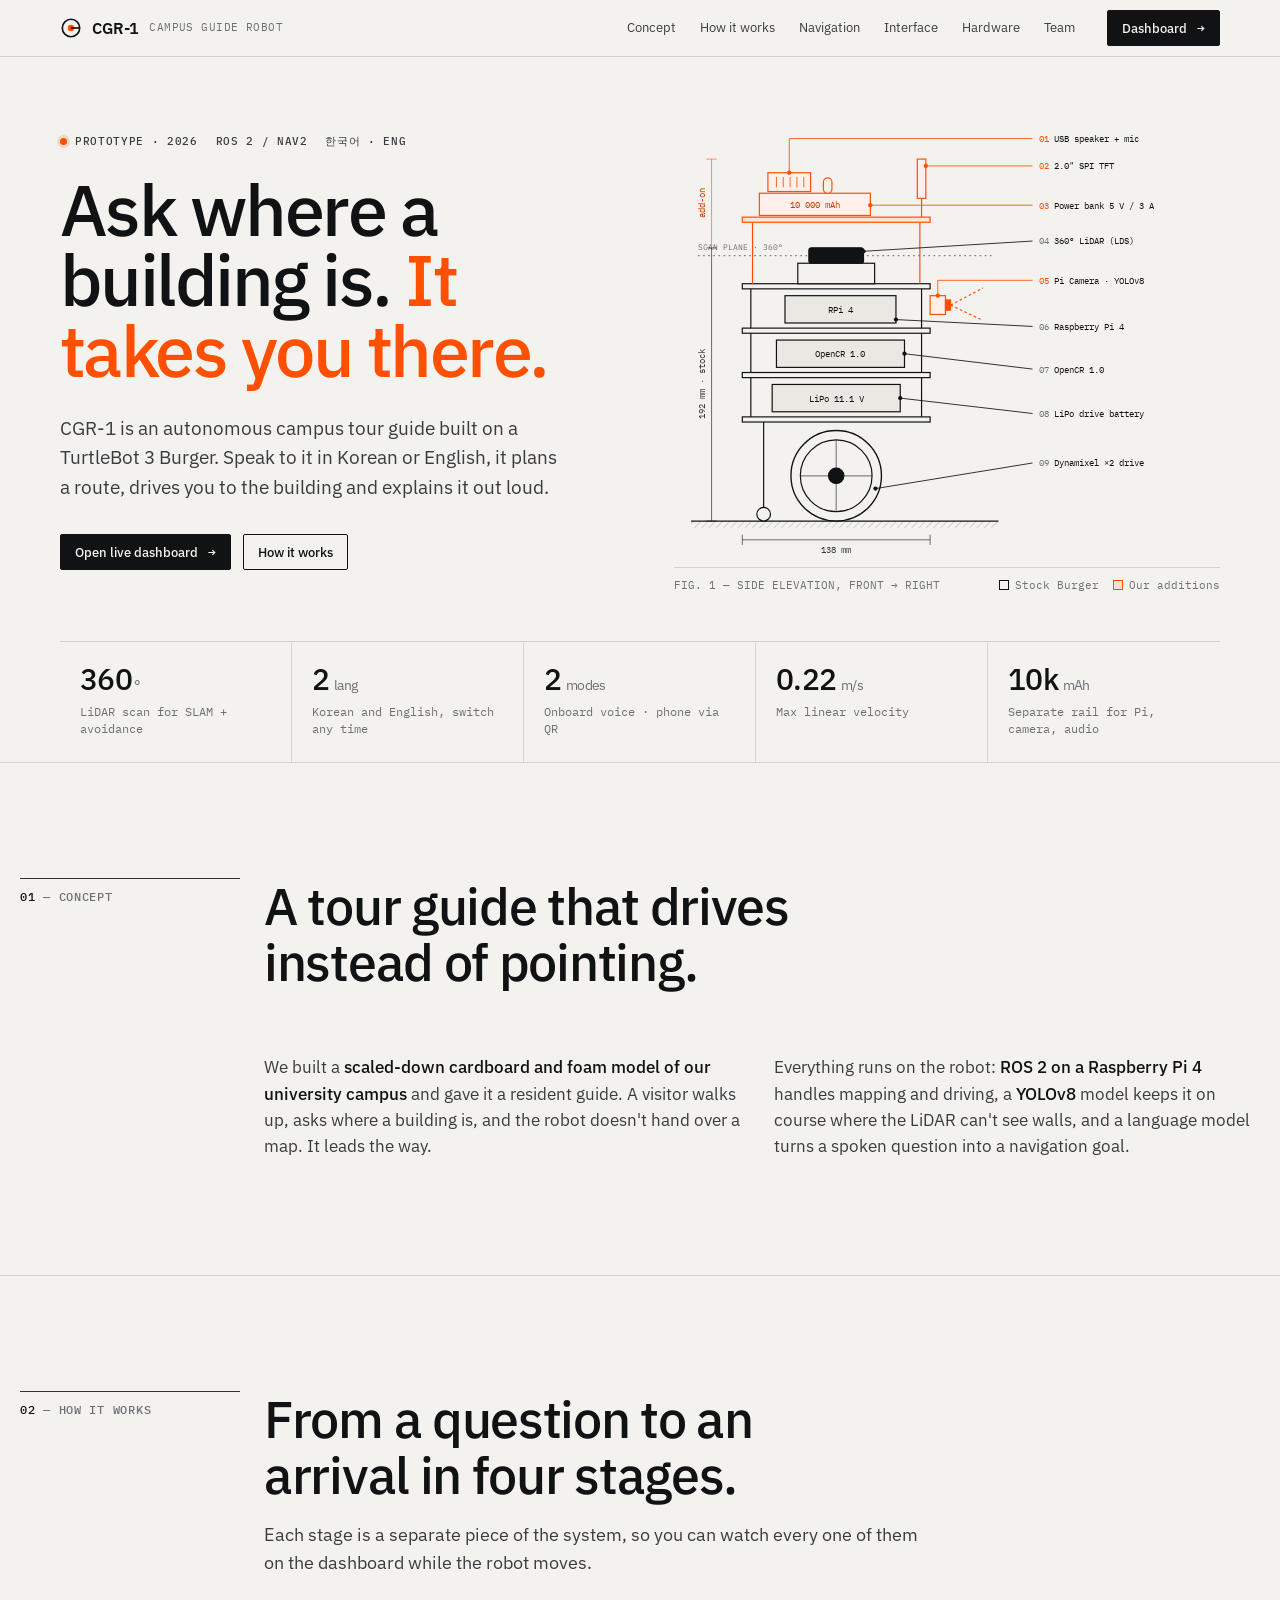
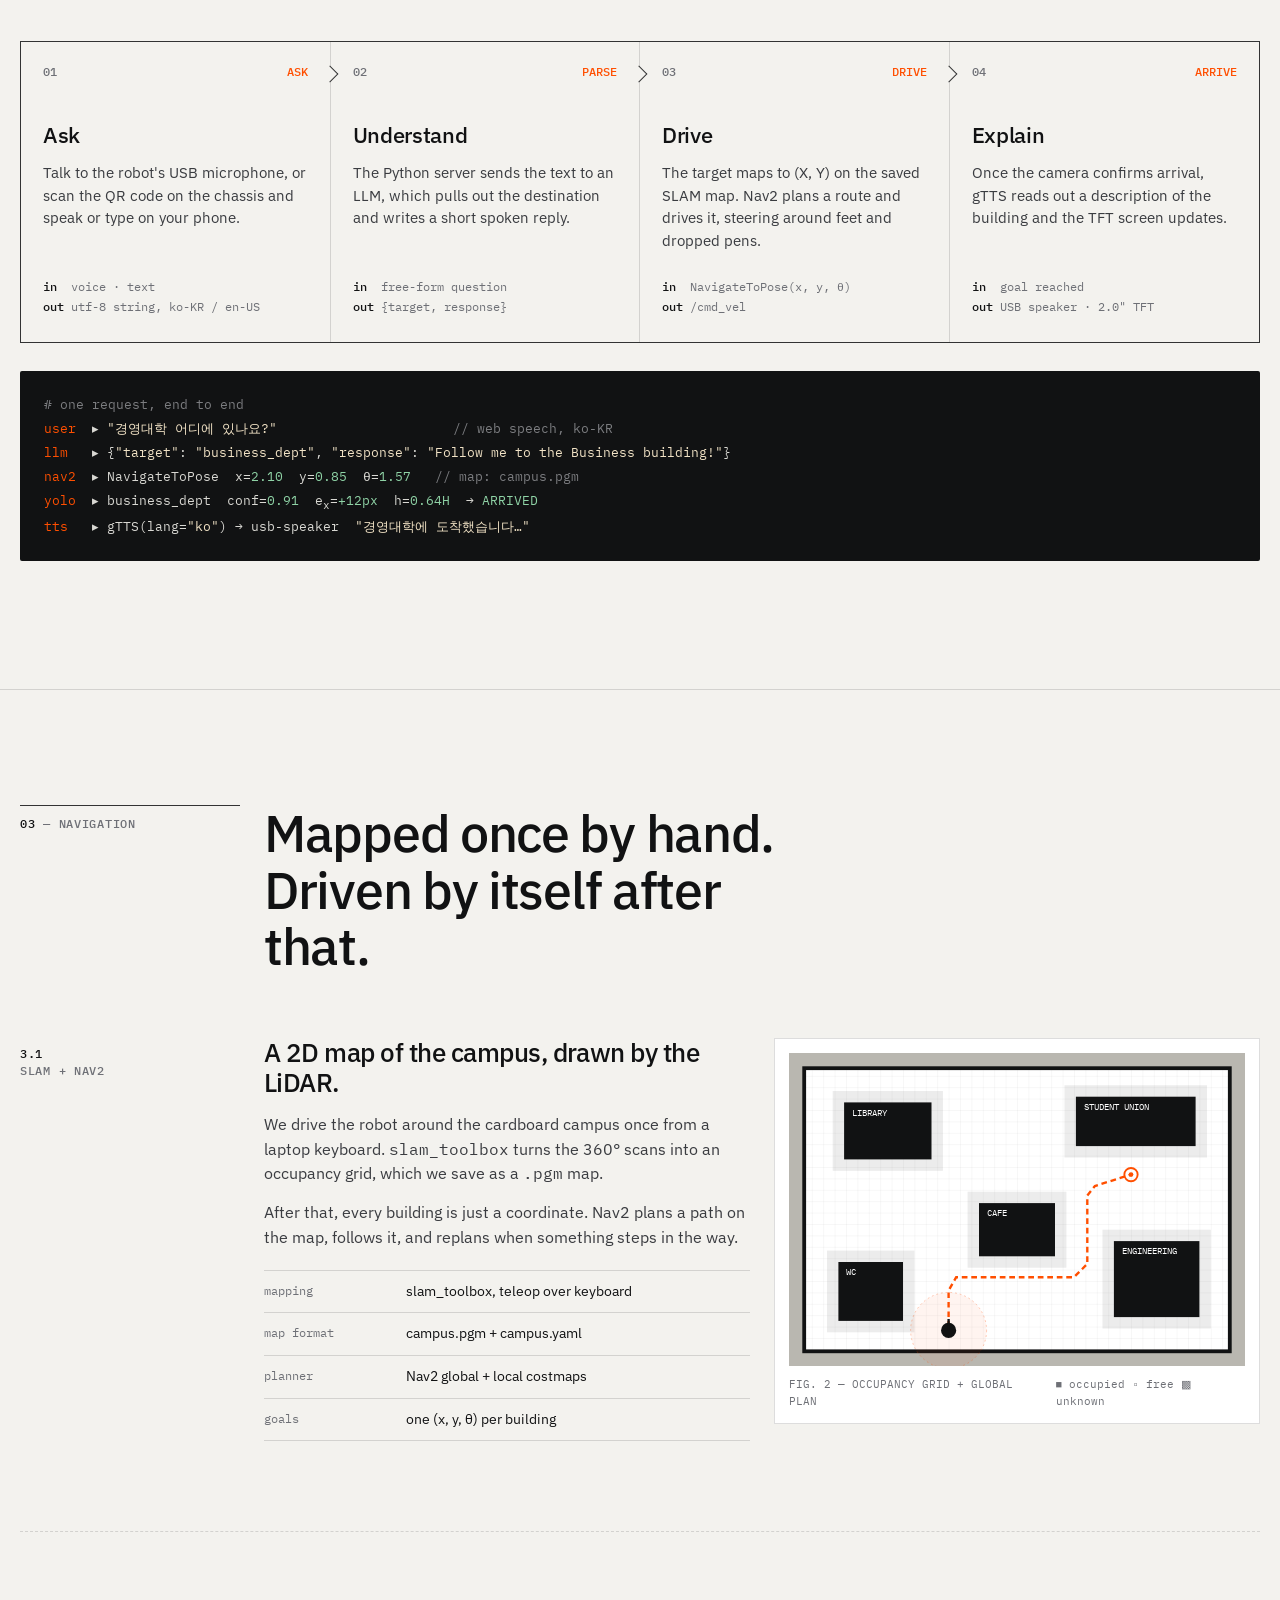
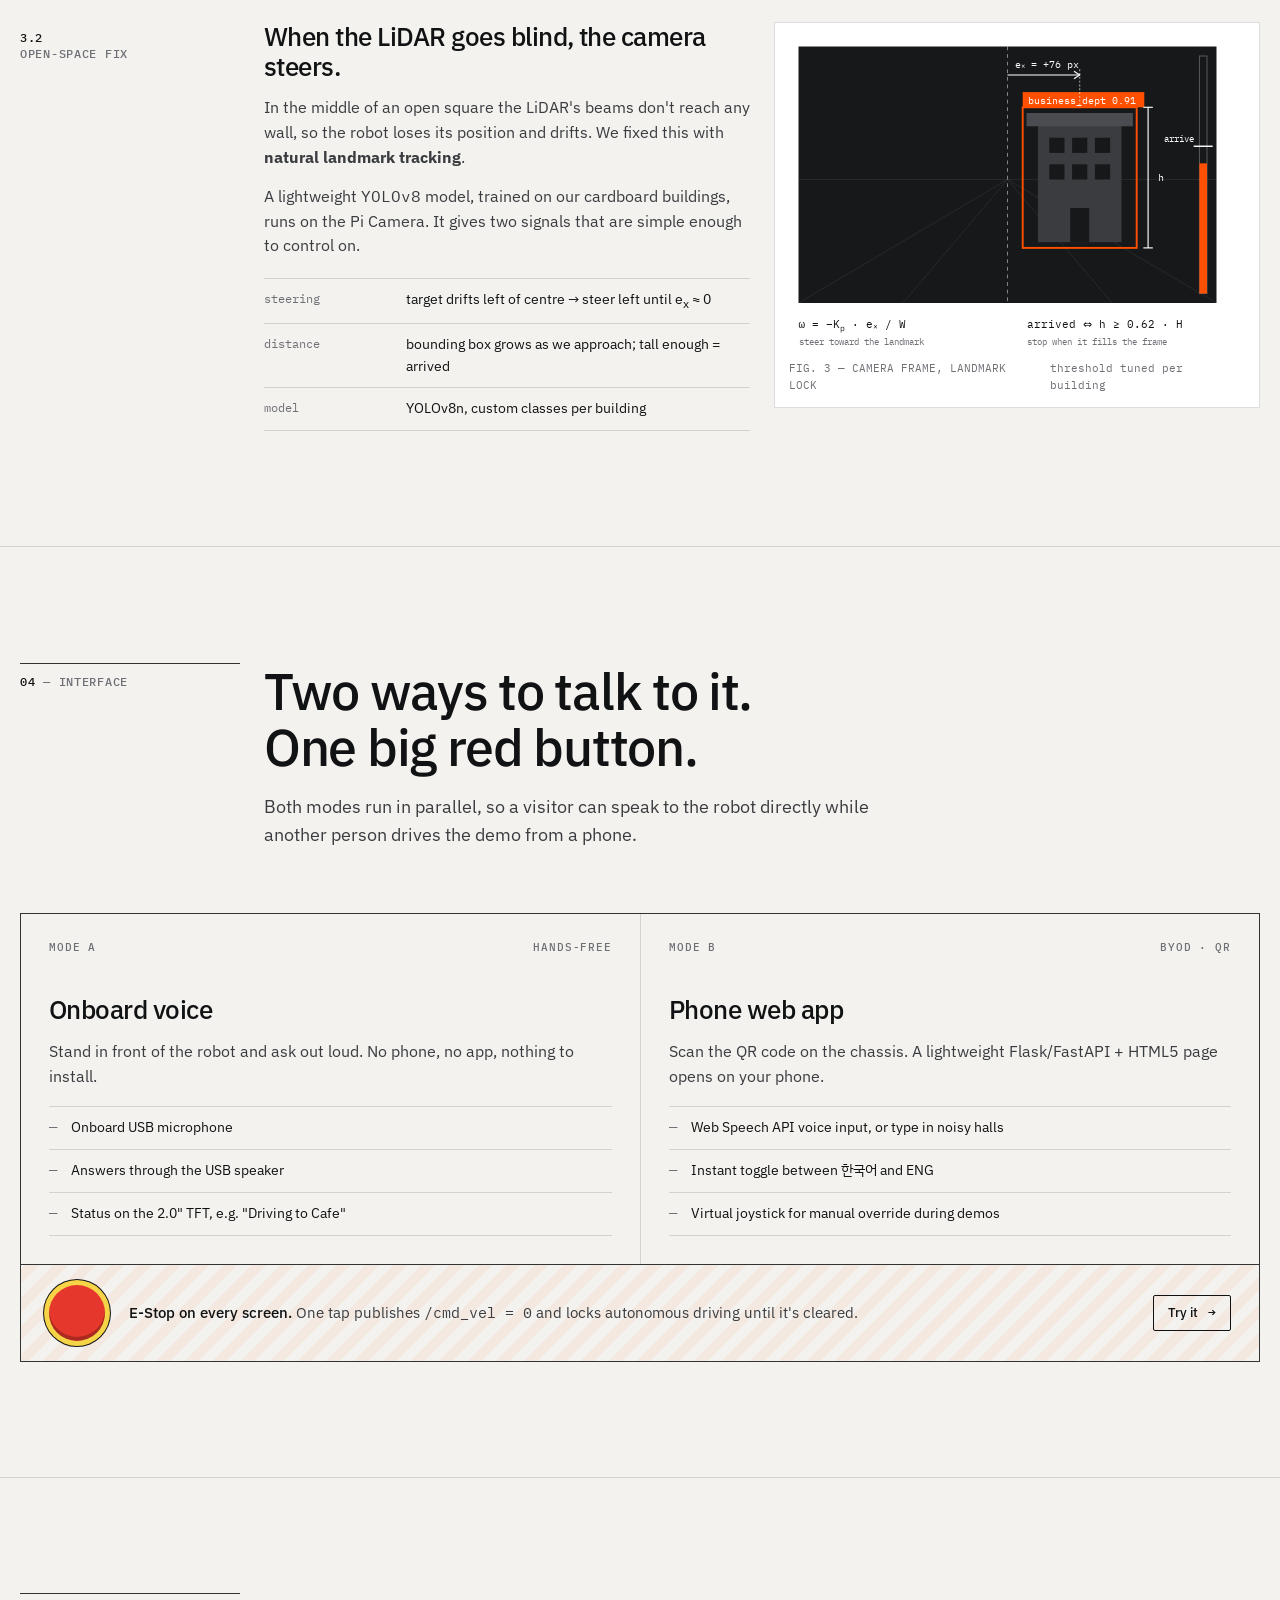
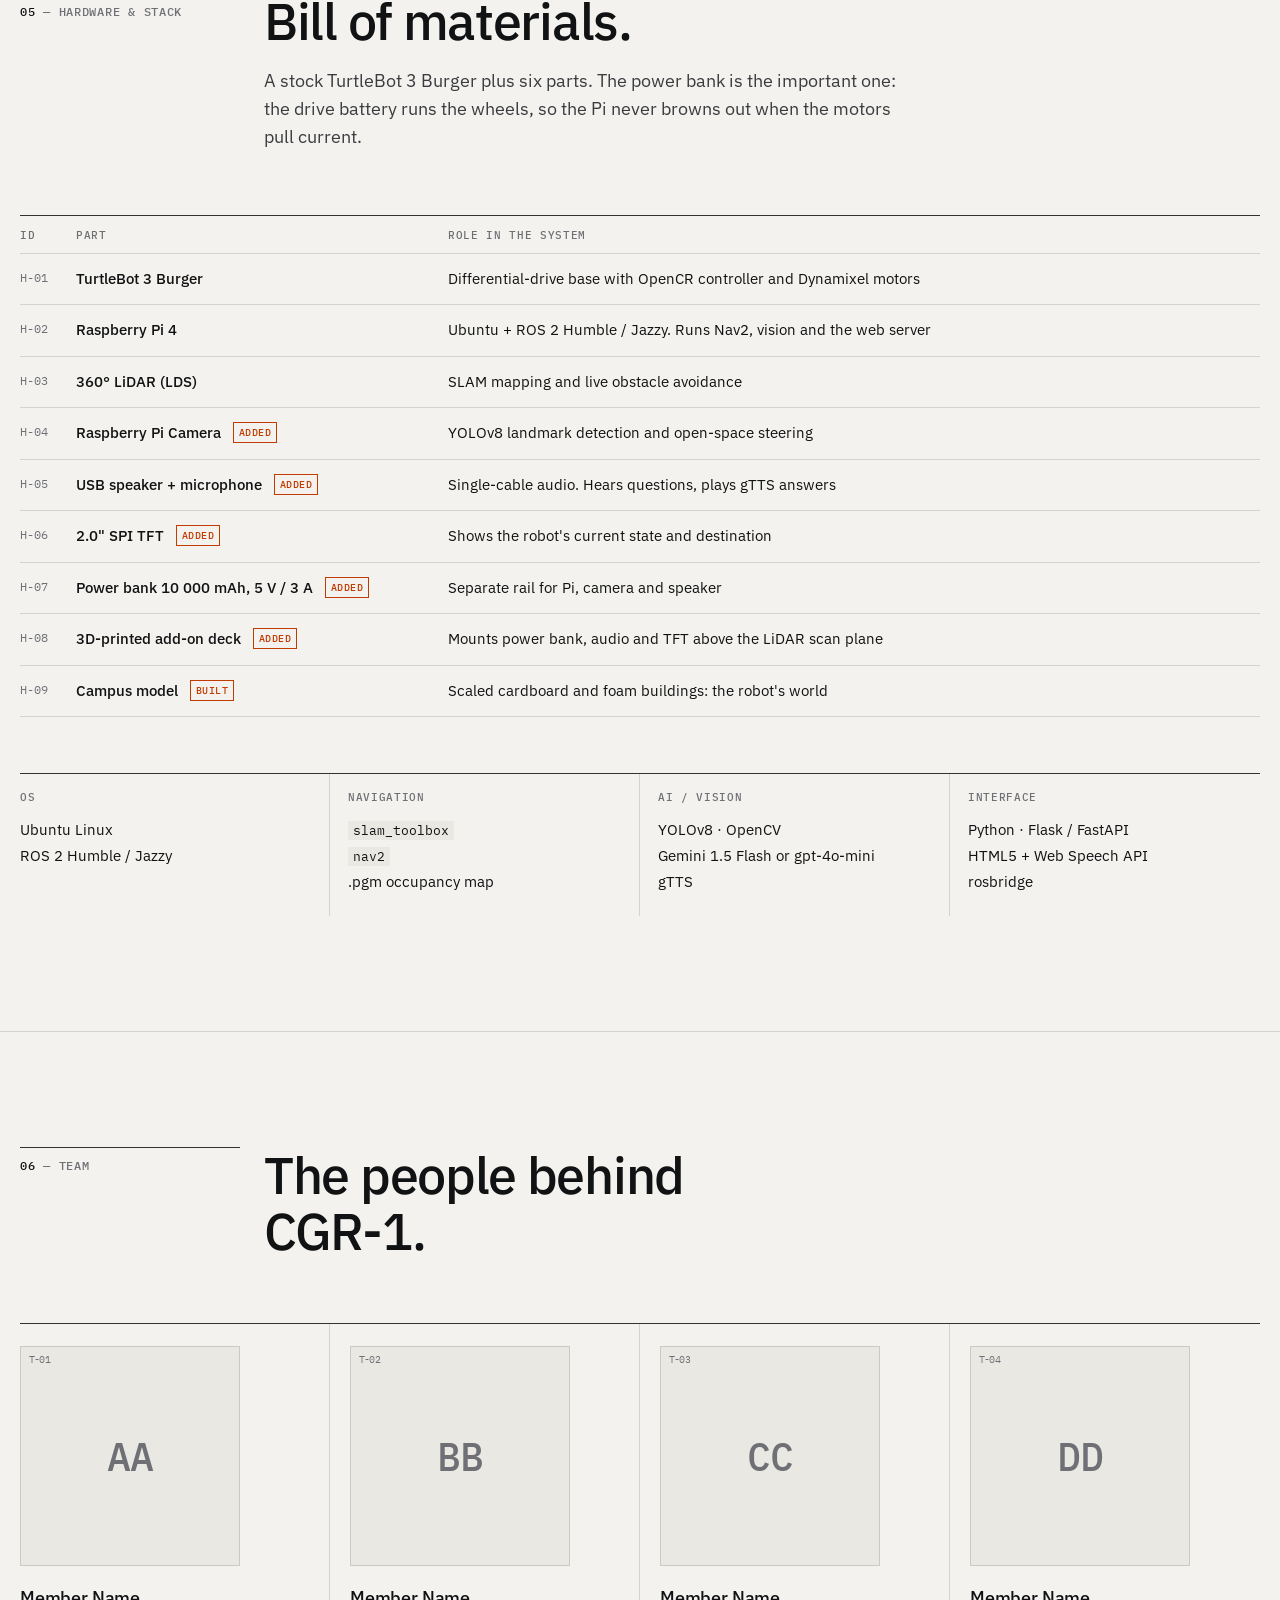
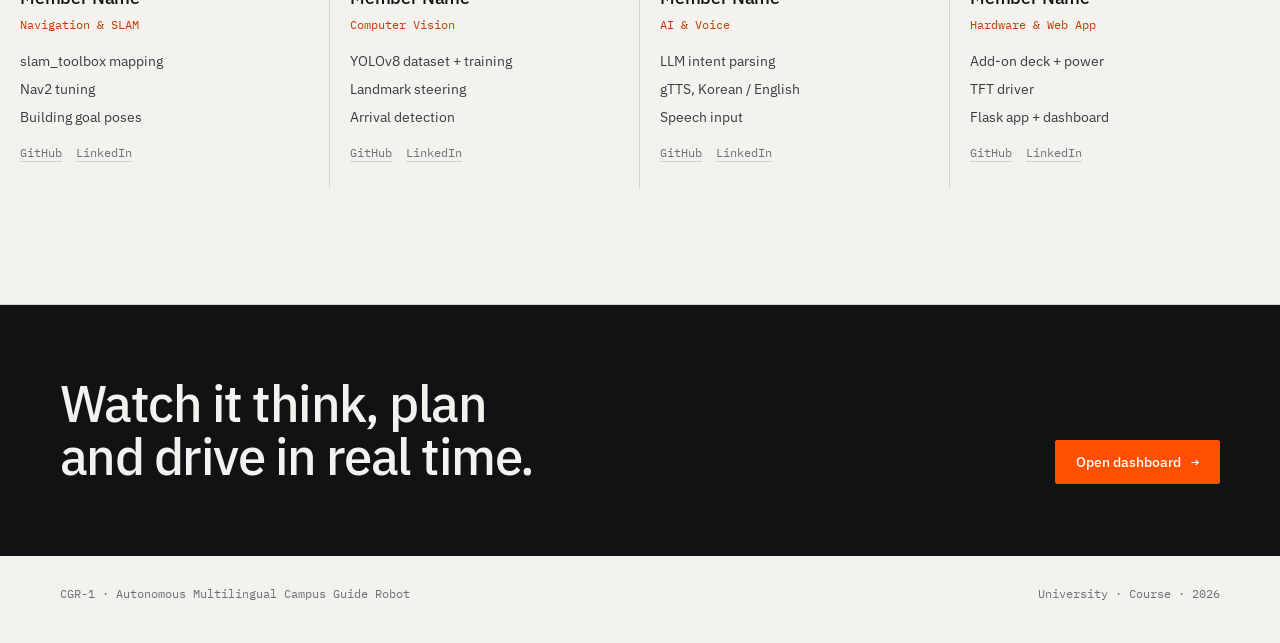
==== index.html @ 0bba0476 "Add CGR-1 product site and operator dashboard Co-Authored-By: Claude Opus 5.5 <noreply@anthropic.com" ====
<!DOCTYPE html>
<html lang="en">
<head>
  <meta charset="UTF-8">
  <meta name="viewport" content="width=device-width, initial-scale=1.0">
  <title>CGR-1 · Campus Guide Robot</title>
  <meta name="description" content="An autonomous, multilingual campus tour guide built on TurtleBot 3 Burger, ROS 2, Nav2 and YOLOv8.">
  <link rel="preconnect" href="https://fonts.googleapis.com">
  <link rel="preconnect" href="https://fonts.gstatic.com" crossorigin>
  <link href="https://fonts.googleapis.com/css2?family=IBM+Plex+Mono:wght@400;500&family=IBM+Plex+Sans+KR:wght@400;500&family=IBM+Plex+Sans:wght@400;500;600&display=swap" rel="stylesheet">
  <link rel="stylesheet" href="css/site.css">
  <link rel="icon" href="data:image/svg+xml,%3Csvg xmlns='http://www.w3.org/2000/svg' viewBox='0 0 24 24'%3E%3Ccircle cx='12' cy='12' r='9.5' fill='none' stroke='%23111' stroke-width='2'/%3E%3Ccircle cx='12' cy='12' r='3.5' fill='%23FF4F00'/%3E%3Cpath d='M12 12h9.5' stroke='%23111' stroke-width='2'/%3E%3C/svg%3E">
</head>
<body>

<!-- ============================== TOP BAR ============================== -->
<header class="topbar">
  <div class="wrap">
    <a class="brand" href="#top">
      <svg class="brand-mark" viewBox="0 0 24 24" aria-hidden="true">
        <circle cx="12" cy="12" r="9.5" fill="none" stroke="currentColor" stroke-width="1.8"/>
        <circle cx="12" cy="12" r="3.5" fill="#FF4F00"/>
        <path d="M12 12h9.5" stroke="currentColor" stroke-width="1.8"/>
      </svg>
      CGR-1 <small>CAMPUS GUIDE ROBOT</small>
    </a>
    <nav class="nav">
      <a href="#concept">Concept</a>
      <a href="#how">How it works</a>
      <a href="#navigation">Navigation</a>
      <a href="#interface">Interface</a>
      <a href="#hardware">Hardware</a>
      <a href="#team">Team</a>
    </nav>
    <a class="btn" href="dashboard.html">Dashboard <span class="arrow">→</span></a>
  </div>
</header>

<main id="top">

<!-- ============================== HERO ============================== -->
<section class="hero">
  <div class="wrap hero-grid">
    <div>
      <div class="hero-meta">
        <span class="tag"><span class="dot"></span>Prototype · 2026</span>
        <span class="tag">ROS 2 / Nav2</span>
        <span class="tag">한국어 · ENG</span>
      </div>
      <h1>Ask where a building is. <em>It takes you there.</em></h1>
      <p class="lead">CGR-1 is an autonomous campus tour guide built on a TurtleBot&nbsp;3 Burger. Speak to it in Korean or English, it plans a route, drives you to the building and explains it out loud.</p>
      <div class="hero-cta">
        <a class="btn" href="dashboard.html">Open live dashboard <span class="arrow">→</span></a>
        <a class="btn ghost" href="#how">How it works</a>
      </div>
    </div>

    <!-- Side elevation of the robot -->
    <figure class="hero-figure">
      <svg viewBox="0 0 640 520" role="img" aria-label="Side elevation of CGR-1: a TurtleBot 3 Burger with an added camera, add-on deck, power bank, speaker, microphone and TFT screen.">
        <defs>
          <pattern id="hatch" width="6" height="6" patternUnits="userSpaceOnUse" patternTransform="rotate(45)">
            <line x1="0" y1="0" x2="0" y2="6" stroke="#111213" stroke-opacity=".35" stroke-width="1"/>
          </pattern>
        </defs>
        <g fill="none" stroke="#111213" stroke-width="1.4" font-family="IBM Plex Mono, monospace">

          <!-- ground -->
          <line x1="20" y1="478" x2="380" y2="478"/>
          <rect x="20" y="478" width="360" height="8" fill="url(#hatch)" stroke="none"/>

          <!-- scan plane -->
          <line x1="28" y1="167" x2="372" y2="167" stroke-dasharray="2 4" stroke-opacity=".5"/>
          <text x="28" y="160" fill="#6E7076" stroke="none" font-size="9.5">SCAN PLANE · 360°</text>

          <!-- stock standoffs -->
          <line x1="90" y1="206" x2="90" y2="356"/><line x1="290" y1="206" x2="290" y2="356"/>

          <!-- stock plates -->
          <rect x="80" y="356" width="220" height="6" fill="#F3F2EE"/>
          <rect x="80" y="304" width="220" height="6" fill="#F3F2EE"/>
          <rect x="80" y="252" width="220" height="6" fill="#F3F2EE"/>
          <rect x="80" y="200" width="220" height="6" fill="#F3F2EE"/>

          <!-- battery / opencr / pi -->
          <rect x="115" y="318" width="150" height="32" fill="#EAE8E2"/>
          <text x="190" y="338" text-anchor="middle" fill="#111213" stroke="none" font-size="10">LiPo 11.1 V</text>
          <rect x="120" y="266" width="150" height="32" fill="#EAE8E2"/>
          <text x="195" y="286" text-anchor="middle" fill="#111213" stroke="none" font-size="10">OpenCR 1.0</text>
          <rect x="130" y="214" width="130" height="32" fill="#EAE8E2"/>
          <text x="195" y="234" text-anchor="middle" fill="#111213" stroke="none" font-size="10">RPi 4</text>

          <!-- LiDAR -->
          <rect x="145" y="176" width="90" height="24" fill="#F3F2EE"/>
          <rect x="158" y="158" width="64" height="18" rx="3" fill="#111213"/>

          <!-- caster + wheel -->
          <line x1="105" y1="362" x2="105" y2="462"/>
          <circle cx="105" cy="470" r="8" fill="#F3F2EE"/>
          <circle cx="190" cy="425" r="53" fill="#F3F2EE" stroke-width="1.6"/>
          <circle cx="190" cy="425" r="42"/>
          <circle cx="190" cy="425" r="9" fill="#111213"/>
          <g stroke-opacity=".5"><line x1="190" y1="383" x2="190" y2="467"/><line x1="148" y1="425" x2="232" y2="425"/></g>

          <!-- ===== project additions (orange) ===== -->
          <g stroke="#FF4F00">
            <line x1="92" y1="128" x2="92" y2="200"/><line x1="288" y1="128" x2="288" y2="200"/>
            <rect x="80" y="122" width="220" height="6" fill="#FFE3D6"/>
            <!-- power bank -->
            <rect x="100" y="94" width="130" height="26" fill="#FFF1EA"/>
            <text x="165" y="111" text-anchor="middle" fill="#C23B00" stroke="none" font-size="10">10 000 mAh</text>
            <!-- speaker -->
            <rect x="110" y="70" width="50" height="22" fill="#FFF1EA"/>
            <g stroke-width="1"><line x1="120" y1="75" x2="120" y2="87"/><line x1="128" y1="75" x2="128" y2="87"/><line x1="136" y1="75" x2="136" y2="87"/><line x1="144" y1="75" x2="144" y2="87"/><line x1="152" y1="75" x2="152" y2="87"/></g>
            <!-- mic -->
            <rect x="175" y="76" width="10" height="18" rx="5" fill="#FFF1EA"/>
            <!-- TFT -->
            <line x1="290" y1="100" x2="290" y2="122"/>
            <rect x="285" y="54" width="10" height="46" fill="#FFF1EA"/>
            <!-- camera -->
            <rect x="300" y="214" width="18" height="22" fill="#FFF1EA"/>
            <rect x="318" y="219" width="6" height="12" fill="#FF4F00"/>
            <line x1="324" y1="225" x2="362" y2="205" stroke-dasharray="3 3"/>
            <line x1="324" y1="225" x2="362" y2="243" stroke-dasharray="3 3"/>
          </g>

          <!-- dimensions -->
          <g stroke-width="1" stroke-opacity=".7">
            <line x1="80" y1="500" x2="300" y2="500"/><line x1="80" y1="494" x2="80" y2="506"/><line x1="300" y1="494" x2="300" y2="506"/>
            <line x1="44" y1="158" x2="44" y2="478"/><line x1="38" y1="158" x2="50" y2="158"/><line x1="38" y1="478" x2="50" y2="478"/>
            <line x1="44" y1="54" x2="44" y2="158" stroke="#FF4F00"/><line x1="38" y1="54" x2="50" y2="54" stroke="#FF4F00"/>
          </g>
          <text x="190" y="515" text-anchor="middle" fill="#3A3C40" stroke="none" font-size="10">138 mm</text>
          <text transform="translate(36 318) rotate(-90)" text-anchor="middle" fill="#3A3C40" stroke="none" font-size="10">192 mm · stock</text>
          <text transform="translate(36 106) rotate(-90)" text-anchor="middle" fill="#C23B00" stroke="none" font-size="10">add-on</text>

          <!-- leaders -->
          <g stroke-width="1">
            <polyline points="135,70 135,30 420,30" stroke="#FF4F00"/>
            <line x1="295" y1="62" x2="420" y2="62" stroke="#FF4F00"/>
            <line x1="230" y1="108" x2="420" y2="108" stroke="#FF4F00"/>
            <line x1="222" y1="162" x2="420" y2="150"/>
            <polyline points="309,214 309,196 420,196" stroke="#FF4F00"/>
            <line x1="260" y1="242" x2="420" y2="250"/>
            <line x1="270" y1="282" x2="420" y2="300"/>
            <line x1="265" y1="334" x2="420" y2="352"/>
            <line x1="236" y1="440" x2="420" y2="410"/>
          </g>
          <g stroke="none">
            <circle cx="135" cy="70" r="2.5" fill="#FF4F00"/><circle cx="295" cy="62" r="2.5" fill="#FF4F00"/>
            <circle cx="230" cy="108" r="2.5" fill="#FF4F00"/><circle cx="222" cy="162" r="2.5" fill="#111213"/>
            <circle cx="309" cy="214" r="2.5" fill="#FF4F00"/><circle cx="260" cy="242" r="2.5" fill="#111213"/>
            <circle cx="270" cy="282" r="2.5" fill="#111213"/><circle cx="265" cy="334" r="2.5" fill="#111213"/>
            <circle cx="236" cy="440" r="2.5" fill="#111213"/>
          </g>

          <!-- labels -->
          <g stroke="none" font-size="11" fill="#111213">
            <text x="428" y="34"><tspan fill="#FF4F00">01</tspan>  USB speaker + mic</text>
            <text x="428" y="66"><tspan fill="#FF4F00">02</tspan>  2.0" SPI TFT</text>
            <text x="428" y="112"><tspan fill="#FF4F00">03</tspan>  Power bank 5 V / 3 A</text>
            <text x="428" y="154"><tspan fill="#6E7076">04</tspan>  360° LiDAR (LDS)</text>
            <text x="428" y="200"><tspan fill="#FF4F00">05</tspan>  Pi Camera · YOLOv8</text>
            <text x="428" y="254"><tspan fill="#6E7076">06</tspan>  Raspberry Pi 4</text>
            <text x="428" y="304"><tspan fill="#6E7076">07</tspan>  OpenCR 1.0</text>
            <text x="428" y="356"><tspan fill="#6E7076">08</tspan>  LiPo drive battery</text>
            <text x="428" y="414"><tspan fill="#6E7076">09</tspan>  Dynamixel ×2 drive</text>
          </g>
        </g>
      </svg>
      <figcaption class="fig-caption">
        <span>FIG. 1 — SIDE ELEVATION, FRONT → RIGHT</span>
        <span class="legend"><span><i></i>Stock Burger</span><span><i class="add"></i>Our additions</span></span>
      </figcaption>
    </figure>
  </div>

  <div class="wrap">
    <div class="specs">
      <div class="spec"><div class="v">360<small>°</small></div><div class="k">LiDAR scan for SLAM + avoidance</div></div>
      <div class="spec"><div class="v">2<small> lang</small></div><div class="k">Korean and English, switch any time</div></div>
      <div class="spec"><div class="v">2<small> modes</small></div><div class="k">Onboard voice · phone via QR</div></div>
      <div class="spec"><div class="v">0.22<small> m/s</small></div><div class="k">Max linear velocity</div></div>
      <div class="spec"><div class="v">10k<small> mAh</small></div><div class="k">Separate rail for Pi, camera, audio</div></div>
    </div>
  </div>
</section>

<!-- ============================== CONCEPT ============================== -->
<section id="concept">
  <div class="wrap sec">
    <div class="sec-head">
      <div class="sec-index"><b>01</b> — Concept</div>
      <div>
        <h2 class="sec-title">A tour guide that drives instead of pointing.</h2>
      </div>
    </div>
    <div class="concept-grid">
      <div></div>
      <p>We built a <strong>scaled-down cardboard and foam model of our university campus</strong> and gave it a resident guide. A visitor walks up, asks where a building is, and the robot doesn't hand over a map. It leads the way.</p>
      <p>Everything runs on the robot: <strong>ROS 2 on a Raspberry Pi 4</strong> handles mapping and driving, a <strong>YOLOv8</strong> model keeps it on course where the LiDAR can't see walls, and a language model turns a spoken question into a navigation goal.</p>
    </div>
  </div>
</section>

<!-- ============================== HOW IT WORKS ============================== -->
<section id="how">
  <div class="wrap sec">
    <div class="sec-head">
      <div class="sec-index"><b>02</b> — How it works</div>
      <div>
        <h2 class="sec-title">From a question to an arrival in four stages.</h2>
        <p class="sec-lede">Each stage is a separate piece of the system, so you can watch every one of them on the dashboard while the robot moves.</p>
      </div>
    </div>

    <div class="pipeline">
      <div class="step">
        <div class="n"><span>01</span><span>ASK</span></div>
        <h3>Ask</h3>
        <p>Talk to the robot's USB microphone, or scan the QR code on the chassis and speak or type on your phone.</p>
        <div class="io"><b>in</b>&nbsp; voice · text<br><b>out</b> utf-8 string, ko-KR / en-US</div>
      </div>
      <div class="step">
        <div class="n"><span>02</span><span>PARSE</span></div>
        <h3>Understand</h3>
        <p>The Python server sends the text to an LLM, which pulls out the destination and writes a short spoken reply.</p>
        <div class="io"><b>in</b>&nbsp; free-form question<br><b>out</b> {target, response}</div>
      </div>
      <div class="step">
        <div class="n"><span>03</span><span>DRIVE</span></div>
        <h3>Drive</h3>
        <p>The target maps to (X, Y) on the saved SLAM map. Nav2 plans a route and drives it, steering around feet and dropped pens.</p>
        <div class="io"><b>in</b>&nbsp; NavigateToPose(x, y, θ)<br><b>out</b> /cmd_vel</div>
      </div>
      <div class="step">
        <div class="n"><span>04</span><span>ARRIVE</span></div>
        <h3>Explain</h3>
        <p>Once the camera confirms arrival, gTTS reads out a description of the building and the TFT screen updates.</p>
        <div class="io"><b>in</b>&nbsp; goal reached<br><b>out</b> USB speaker · 2.0" TFT</div>
      </div>
    </div>

<pre class="trace"><span class="c"># one request, end to end</span>
<span class="k">user </span> ▸ <span class="s">"경영대학 어디에 있나요?"</span>                      <span class="c">// web speech, ko-KR</span>
<span class="k">llm  </span> ▸ {<span class="s">"target"</span>: <span class="s">"business_dept"</span>, <span class="s">"response"</span>: <span class="s">"Follow me to the Business building!"</span>}
<span class="k">nav2 </span> ▸ NavigateToPose  x=<span class="g">2.10</span>  y=<span class="g">0.85</span>  θ=<span class="g">1.57</span>   <span class="c">// map: campus.pgm</span>
<span class="k">yolo </span> ▸ business_dept  conf=<span class="g">0.91</span>  e<sub>x</sub>=<span class="g">+12px</span>  h=<span class="g">0.64H</span>  → <span class="g">ARRIVED</span>
<span class="k">tts  </span> ▸ gTTS(lang=<span class="s">"ko"</span>) → usb-speaker  <span class="s">"경영대학에 도착했습니다…"</span></pre>
  </div>
</section>

<!-- ============================== NAVIGATION ============================== -->
<section id="navigation">
  <div class="wrap sec">
    <div class="sec-head">
      <div class="sec-index"><b>03</b> — Navigation</div>
      <div>
        <h2 class="sec-title">Mapped once by hand. Driven by itself after that.</h2>
      </div>
    </div>

    <!-- SLAM + Nav2 -->
    <div class="feature">
      <div class="label"><b>3.1</b>SLAM + Nav2</div>
      <div>
        <h3>A 2D map of the campus, drawn by the LiDAR.</h3>
        <p>We drive the robot around the cardboard campus once from a laptop keyboard. <span class="mono">slam_toolbox</span> turns the 360° scans into an occupancy grid, which we save as a <span class="mono">.pgm</span> map.</p>
        <p>After that, every building is just a coordinate. Nav2 plans a path on the map, follows it, and replans when something steps in the way.</p>
        <ul class="kv">
          <li><span>mapping</span><span>slam_toolbox, teleop over keyboard</span></li>
          <li><span>map format</span><span>campus.pgm + campus.yaml</span></li>
          <li><span>planner</span><span>Nav2 global + local costmaps</span></li>
          <li><span>goals</span><span>one (x, y, θ) per building</span></li>
        </ul>
      </div>
      <figure class="diagram">
        <svg viewBox="0 0 480 330" role="img" aria-label="Occupancy grid of the campus model with a planned path around buildings.">
          <defs>
            <pattern id="grid" width="12" height="12" patternUnits="userSpaceOnUse">
              <path d="M12 0H0V12" fill="none" stroke="#111213" stroke-opacity=".07"/>
            </pattern>
          </defs>
          <rect width="480" height="330" fill="#B9B7B0"/>
          <rect x="16" y="16" width="448" height="298" fill="#fff"/>
          <rect x="16" y="16" width="448" height="298" fill="url(#grid)"/>
          <rect x="16" y="16" width="448" height="298" fill="none" stroke="#111213" stroke-width="4"/>
          <!-- inflation -->
          <g fill="#111213" fill-opacity=".08">
            <rect x="46" y="40" width="116" height="84"/><rect x="290" y="34" width="150" height="76"/>
            <rect x="188" y="146" width="104" height="80"/><rect x="330" y="186" width="114" height="104"/>
            <rect x="40" y="208" width="92" height="86"/>
          </g>
          <!-- buildings -->
          <g fill="#111213">
            <rect x="58" y="52" width="92" height="60"/><rect x="302" y="46" width="126" height="52"/>
            <rect x="200" y="158" width="80" height="56"/><rect x="342" y="198" width="90" height="80"/>
            <rect x="52" y="220" width="68" height="62"/>
          </g>
          <g font-family="IBM Plex Mono, monospace" font-size="9" fill="#fff">
            <text x="66" y="66">LIBRARY</text><text x="310" y="60">STUDENT UNION</text>
            <text x="208" y="172">CAFE</text><text x="350" y="212">ENGINEERING</text><text x="60" y="234">WC</text>
          </g>
          <!-- path -->
          <polyline points="168,288 168,250 176,236 300,236 314,222 314,150 322,140 360,128" fill="none" stroke="#FF4F00" stroke-width="2.5" stroke-dasharray="6 4"/>
          <!-- goal -->
          <g transform="translate(360 128)"><circle r="7" fill="none" stroke="#FF4F00" stroke-width="2"/><circle r="2.5" fill="#FF4F00"/></g>
          <!-- robot with scan -->
          <g transform="translate(168 292)">
            <circle r="40" fill="#FF4F00" fill-opacity=".06" stroke="#FF4F00" stroke-opacity=".3" stroke-dasharray="2 3"/>
            <circle r="8" fill="#111213"/><path d="M0 0V-12" stroke="#111213" stroke-width="2.5"/>
          </g>
        </svg>
        <figcaption><span>FIG. 2 — OCCUPANCY GRID + GLOBAL PLAN</span><span>■ occupied ▫ free ▩ unknown</span></figcaption>
      </figure>
    </div>

    <!-- Open space / YOLO -->
    <div class="feature">
      <div class="label"><b>3.2</b>Open-space fix</div>
      <div>
        <h3>When the LiDAR goes blind, the camera steers.</h3>
        <p>In the middle of an open square the LiDAR's beams don't reach any wall, so the robot loses its position and drifts. We fixed this with <strong>natural landmark tracking</strong>.</p>
        <p>A lightweight <span class="mono">YOLOv8</span> model, trained on our cardboard buildings, runs on the Pi Camera. It gives two signals that are simple enough to control on.</p>
        <ul class="kv">
          <li><span>steering</span><span>target drifts left of centre → steer left until e<sub>x</sub> ≈ 0</span></li>
          <li><span>distance</span><span>bounding box grows as we approach; tall enough = arrived</span></li>
          <li><span>model</span><span>YOLOv8n, custom classes per building</span></li>
        </ul>
      </div>
      <figure class="diagram">
        <svg viewBox="0 0 480 330" role="img" aria-label="Camera frame showing a detected building, the horizontal offset from centre and the bounding-box height used to decide arrival.">
          <rect x="10" y="10" width="440" height="270" fill="#17181A"/>
          <!-- floor perspective -->
          <g stroke="#fff" stroke-opacity=".08">
            <line x1="10" y1="150" x2="450" y2="150"/>
            <line x1="230" y1="150" x2="10" y2="280"/><line x1="230" y1="150" x2="450" y2="280"/>
            <line x1="230" y1="150" x2="120" y2="280"/><line x1="230" y1="150" x2="340" y2="280"/>
          </g>
          <!-- building -->
          <rect x="262" y="88" width="88" height="128" fill="#3A3C40"/>
          <rect x="250" y="80" width="112" height="14" fill="#4A4C51"/>
          <g fill="#17181A">
            <rect x="274" y="106" width="16" height="16"/><rect x="298" y="106" width="16" height="16"/><rect x="322" y="106" width="16" height="16"/>
            <rect x="274" y="134" width="16" height="16"/><rect x="298" y="134" width="16" height="16"/><rect x="322" y="134" width="16" height="16"/>
            <rect x="296" y="180" width="20" height="36"/>
          </g>
          <!-- centre line -->
          <line x1="230" y1="10" x2="230" y2="280" stroke="#fff" stroke-opacity=".5" stroke-dasharray="4 4"/>
          <!-- bbox -->
          <rect x="246" y="74" width="120" height="148" fill="none" stroke="#FF4F00" stroke-width="2"/>
          <rect x="246" y="58" width="128" height="16" fill="#FF4F00"/>
          <text x="252" y="70" font-family="IBM Plex Mono, monospace" font-size="10" fill="#fff">business_dept 0.91</text>
          <!-- e_x arrow -->
          <g stroke="#fff" stroke-width="1.2"><line x1="230" y1="40" x2="306" y2="40"/><path d="M300 36l6 4-6 4" fill="none"/><line x1="306" y1="34" x2="306" y2="74" stroke-dasharray="2 2" stroke-opacity=".6"/></g>
          <text x="238" y="33" font-family="IBM Plex Mono, monospace" font-size="10" fill="#fff">eₓ = +76 px</text>
          <!-- height bracket -->
          <g stroke="#fff" stroke-width="1.2"><line x1="378" y1="74" x2="378" y2="222"/><line x1="373" y1="74" x2="383" y2="74"/><line x1="373" y1="222" x2="383" y2="222"/></g>
          <text x="388" y="152" font-family="IBM Plex Mono, monospace" font-size="10" fill="#fff">h</text>
          <!-- gauge -->
          <rect x="432" y="20" width="8" height="250" fill="none" stroke="#fff" stroke-opacity=".3"/>
          <rect x="432" y="133" width="8" height="137" fill="#FF4F00"/>
          <line x1="426" y1="115" x2="446" y2="115" stroke="#fff" stroke-width="1.5"/>
          <text x="426" y="111" font-family="IBM Plex Mono, monospace" font-size="9" fill="#fff" text-anchor="end">arrive</text>
          <!-- formulas -->
          <g font-family="IBM Plex Mono, monospace" font-size="11.5" fill="#111213">
            <text x="10" y="306">ω = −K<tspan font-size="8" dy="3">p</tspan><tspan dy="-3"> · eₓ / W</tspan></text>
            <text x="250" y="306">arrived ⇔ h ≥ 0.62 · H</text>
          </g>
          <text x="10" y="324" font-family="IBM Plex Mono, monospace" font-size="9.5" fill="#6E7076">steer toward the landmark</text>
          <text x="250" y="324" font-family="IBM Plex Mono, monospace" font-size="9.5" fill="#6E7076">stop when it fills the frame</text>
        </svg>
        <figcaption><span>FIG. 3 — CAMERA FRAME, LANDMARK LOCK</span><span>threshold tuned per building</span></figcaption>
      </figure>
    </div>
  </div>
</section>

<!-- ============================== INTERFACE ============================== -->
<section id="interface">
  <div class="wrap sec">
    <div class="sec-head">
      <div class="sec-index"><b>04</b> — Interface</div>
      <div>
        <h2 class="sec-title">Two ways to talk to it. One big red button.</h2>
        <p class="sec-lede">Both modes run in parallel, so a visitor can speak to the robot directly while another person drives the demo from a phone.</p>
      </div>
    </div>

    <div class="modes">
      <div class="mode">
        <div class="eyebrow"><span>Mode A</span><span>Hands-free</span></div>
        <h3>Onboard voice</h3>
        <p>Stand in front of the robot and ask out loud. No phone, no app, nothing to install.</p>
        <ul>
          <li>Onboard USB microphone</li>
          <li>Answers through the USB speaker</li>
          <li>Status on the 2.0" TFT, e.g. "Driving to Cafe"</li>
        </ul>
      </div>
      <div class="mode">
        <div class="eyebrow"><span>Mode B</span><span>BYOD · QR</span></div>
        <h3>Phone web app</h3>
        <p>Scan the QR code on the chassis. A lightweight Flask/FastAPI + HTML5 page opens on your phone.</p>
        <ul>
          <li>Web Speech API voice input, or type in noisy halls</li>
          <li>Instant toggle between 한국어 and ENG</li>
          <li>Virtual joystick for manual override during demos</li>
        </ul>
      </div>
      <div class="estop-note">
        <span class="estop-btn" aria-hidden="true"></span>
        <p><strong>E-Stop on every screen.</strong> One tap publishes <span class="mono">/cmd_vel = 0</span> and locks autonomous driving until it's cleared.</p>
        <a class="btn ghost" href="dashboard.html">Try it <span class="arrow">→</span></a>
      </div>
    </div>
  </div>
</section>

<!-- ============================== HARDWARE ============================== -->
<section id="hardware">
  <div class="wrap sec">
    <div class="sec-head">
      <div class="sec-index"><b>05</b> — Hardware &amp; stack</div>
      <div>
        <h2 class="sec-title">Bill of materials.</h2>
        <p class="sec-lede">A stock TurtleBot&nbsp;3 Burger plus six parts. The power bank is the important one: the drive battery runs the wheels, so the Pi never browns out when the motors pull current.</p>
      </div>
    </div>

    <div class="table-wrap">
      <table>
        <thead><tr><th>ID</th><th>Part</th><th>Role in the system</th></tr></thead>
        <tbody>
          <tr><td class="id">H-01</td><td class="part">TurtleBot 3 Burger</td><td>Differential-drive base with OpenCR controller and Dynamixel motors</td></tr>
          <tr><td class="id">H-02</td><td class="part">Raspberry Pi 4</td><td>Ubuntu + ROS 2 Humble / Jazzy. Runs Nav2, vision and the web server</td></tr>
          <tr><td class="id">H-03</td><td class="part">360° LiDAR (LDS)</td><td>SLAM mapping and live obstacle avoidance</td></tr>
          <tr><td class="id">H-04</td><td class="part">Raspberry Pi Camera <span class="add">ADDED</span></td><td>YOLOv8 landmark detection and open-space steering</td></tr>
          <tr><td class="id">H-05</td><td class="part">USB speaker + microphone <span class="add">ADDED</span></td><td>Single-cable audio. Hears questions, plays gTTS answers</td></tr>
          <tr><td class="id">H-06</td><td class="part">2.0" SPI TFT <span class="add">ADDED</span></td><td>Shows the robot's current state and destination</td></tr>
          <tr><td class="id">H-07</td><td class="part">Power bank 10 000 mAh, 5 V / 3 A <span class="add">ADDED</span></td><td>Separate rail for Pi, camera and speaker</td></tr>
          <tr><td class="id">H-08</td><td class="part">3D-printed add-on deck <span class="add">ADDED</span></td><td>Mounts power bank, audio and TFT above the LiDAR scan plane</td></tr>
          <tr><td class="id">H-09</td><td class="part">Campus model <span class="add">BUILT</span></td><td>Scaled cardboard and foam buildings: the robot's world</td></tr>
        </tbody>
      </table>
    </div>

    <div class="stack">
      <div><h4>OS</h4><p>Ubuntu Linux<br>ROS 2 Humble / Jazzy</p></div>
      <div><h4>Navigation</h4><p><code>slam_toolbox</code><br><code>nav2</code><br>.pgm occupancy map</p></div>
      <div><h4>AI / Vision</h4><p>YOLOv8 · OpenCV<br>Gemini 1.5 Flash or gpt-4o-mini<br>gTTS</p></div>
      <div><h4>Interface</h4><p>Python · Flask / FastAPI<br>HTML5 + Web Speech API<br>rosbridge</p></div>
    </div>
  </div>
</section>

<!-- ============================== TEAM ============================== -->
<!-- Replace the names, roles and links below. To add a photo, put an <img src="img/name.jpg" alt=""> inside .avatar -->
<section id="team">
  <div class="wrap sec">
    <div class="sec-head">
      <div class="sec-index"><b>06</b> — Team</div>
      <div>
        <h2 class="sec-title">The people behind CGR&#8209;1.</h2>
      </div>
    </div>

    <div class="team">
      <article class="member">
        <div class="avatar" data-id="T-01">AA</div>
        <h3>Member Name</h3>
        <div class="role">Navigation &amp; SLAM</div>
        <ul><li>slam_toolbox mapping</li><li>Nav2 tuning</li><li>Building goal poses</li></ul>
        <div class="links"><a href="#">GitHub</a><a href="#">LinkedIn</a></div>
      </article>
      <article class="member">
        <div class="avatar" data-id="T-02">BB</div>
        <h3>Member Name</h3>
        <div class="role">Computer Vision</div>
        <ul><li>YOLOv8 dataset + training</li><li>Landmark steering</li><li>Arrival detection</li></ul>
        <div class="links"><a href="#">GitHub</a><a href="#">LinkedIn</a></div>
      </article>
      <article class="member">
        <div class="avatar" data-id="T-03">CC</div>
        <h3>Member Name</h3>
        <div class="role">AI &amp; Voice</div>
        <ul><li>LLM intent parsing</li><li>gTTS, Korean / English</li><li>Speech input</li></ul>
        <div class="links"><a href="#">GitHub</a><a href="#">LinkedIn</a></div>
      </article>
      <article class="member">
        <div class="avatar" data-id="T-04">DD</div>
        <h3>Member Name</h3>
        <div class="role">Hardware &amp; Web App</div>
        <ul><li>Add-on deck + power</li><li>TFT driver</li><li>Flask app + dashboard</li></ul>
        <div class="links"><a href="#">GitHub</a><a href="#">LinkedIn</a></div>
      </article>
    </div>
  </div>
</section>

<!-- ============================== CTA ============================== -->
<section class="band">
  <div class="wrap">
    <h2>Watch it think, plan and drive in real time.</h2>
    <a class="btn" href="dashboard.html">Open dashboard <span class="arrow">→</span></a>
  </div>
</section>

</main>

<footer>
  <div class="wrap">
    <span>CGR-1 · Autonomous Multilingual Campus Guide Robot</span>
    <span>University · Course · 2026</span>
  </div>
</footer>

</body>
</html>
---- css/site.css ----
/* ==========================================================================
   CGR-1 · Campus Guide Robot — product site
   Visual language: engineering datasheet. Paper, ink, one signal colour.
   ========================================================================== */

:root {
  --paper: #F3F2EE;
  --paper-2: #EAE8E2;
  --ink: #111213;
  --ink-2: #3A3C40;
  --ink-3: #6E7076;
  --rule: rgba(17, 18, 19, 0.14);
  --rule-strong: rgba(17, 18, 19, 0.85);
  --signal: #FF4F00;          /* international orange: project additions, live state */
  --signal-ink: #C23B00;
  --ok: #1F8A4C;

  --sans: "IBM Plex Sans", "IBM Plex Sans KR", system-ui, sans-serif;
  --mono: "IBM Plex Mono", ui-monospace, SFMono-Regular, Menlo, monospace;

  --max: 1240px;
  --gutter: clamp(16px, 4vw, 40px);
}

* { box-sizing: border-box; }
html { scroll-behavior: smooth; -webkit-text-size-adjust: 100%; }
body {
  margin: 0;
  background: var(--paper);
  color: var(--ink);
  font-family: var(--sans);
  font-size: 16px;
  line-height: 1.55;
  -webkit-font-smoothing: antialiased;
}
img, svg { display: block; max-width: 100%; }
a { color: inherit; }
::selection { background: var(--signal); color: #fff; }

.wrap { max-width: var(--max); margin: 0 auto; padding: 0 var(--gutter); }
.mono { font-family: var(--mono); }
.signal { color: var(--signal); }

/* ---------- Top bar ---------- */
.topbar {
  position: sticky; top: 0; z-index: 20;
  background: color-mix(in srgb, var(--paper) 88%, transparent);
  backdrop-filter: saturate(1.4) blur(8px);
  border-bottom: 1px solid var(--rule);
}
.topbar .wrap { display: flex; align-items: center; height: 56px; gap: 32px; }
.brand { display: flex; align-items: center; gap: 10px; text-decoration: none; font-weight: 600; letter-spacing: -0.01em; }
.brand-mark { width: 22px; height: 22px; }
.brand small { font-family: var(--mono); font-weight: 400; font-size: 11px; color: var(--ink-3); letter-spacing: 0.04em; }
.nav { display: flex; gap: 24px; margin-left: auto; font-size: 13px; }
.nav a { text-decoration: none; color: var(--ink-2); }
.nav a:hover { color: var(--ink); }
.btn {
  display: inline-flex; align-items: center; gap: 10px;
  height: 36px; padding: 0 14px;
  font: 500 13px/1 var(--sans);
  text-decoration: none; border: 1px solid var(--ink); border-radius: 2px;
  background: var(--ink); color: var(--paper);
  transition: background .15s, color .15s;
}
.btn:hover { background: var(--signal); border-color: var(--signal); color: #fff; }
.btn.ghost { background: transparent; color: var(--ink); }
.btn.ghost:hover { background: var(--ink); color: var(--paper); border-color: var(--ink); }
.btn .arrow { font-family: var(--mono); }

/* ---------- Section scaffolding ---------- */
section { border-bottom: 1px solid var(--rule); }
.sec { padding: clamp(64px, 9vw, 120px) 0; }
.sec-head {
  display: grid; grid-template-columns: 220px 1fr; gap: 24px;
  margin-bottom: clamp(36px, 5vw, 64px);
}
.sec-index {
  font: 500 12px/1.4 var(--mono); letter-spacing: 0.06em; text-transform: uppercase; color: var(--ink-3);
  padding-top: 10px; border-top: 1px solid var(--rule-strong);
}
.sec-index b { color: var(--ink); font-weight: 500; }
.sec-title {
  margin: 0; font-weight: 500; letter-spacing: -0.025em; line-height: 1.08;
  font-size: clamp(30px, 4.2vw, 52px); max-width: 18ch;
}
.sec-lede { margin: 18px 0 0; color: var(--ink-2); font-size: 18px; max-width: 60ch; }

.eyebrow { font: 500 11px/1 var(--mono); letter-spacing: 0.08em; text-transform: uppercase; color: var(--ink-3); }

/* ---------- Hero ---------- */
.hero { border-bottom: 1px solid var(--rule); }
.hero-grid { display: grid; grid-template-columns: 1.05fr 1fr; gap: 40px; padding-top: 56px; padding-bottom: 48px; align-items: center; }
.hero-meta { display: flex; gap: 18px; flex-wrap: wrap; margin-bottom: 28px; }
.tag { display: inline-flex; align-items: center; gap: 8px; font: 500 11px/1 var(--mono); letter-spacing: 0.06em; text-transform: uppercase; color: var(--ink-2); }
.tag .dot { width: 7px; height: 7px; background: var(--signal); border-radius: 50%; box-shadow: 0 0 0 3px rgba(255,79,0,.18); }
.hero h1 {
  margin: 0; font-weight: 500; letter-spacing: -0.035em; line-height: 0.98;
  font-size: clamp(40px, 5.6vw, 76px);
}
.hero h1 em { font-style: normal; color: var(--signal); }
.hero p.lead { font-size: 19px; color: var(--ink-2); max-width: 46ch; margin: 28px 0 32px; }
.hero-cta { display: flex; gap: 12px; flex-wrap: wrap; }
.hero-figure { position: relative; }
.hero-figure svg { width: 100%; height: auto; }
.fig-caption { display: flex; justify-content: space-between; gap: 16px; margin-top: 10px; font: 11px/1.4 var(--mono); color: var(--ink-3); border-top: 1px solid var(--rule); padding-top: 10px; }
.legend { display: flex; gap: 14px; }
.legend i { display: inline-block; width: 10px; height: 10px; margin-right: 6px; vertical-align: -1px; border: 1.5px solid var(--ink); }
.legend i.add { border-color: var(--signal); background: rgba(255,79,0,.12); }

/* Spec strip */
.specs { display: grid; grid-template-columns: repeat(5, 1fr); border-top: 1px solid var(--rule); }
.spec { padding: 22px 20px 24px; border-right: 1px solid var(--rule); }
.spec:last-child { border-right: 0; }
.spec .v { font-size: 30px; font-weight: 500; letter-spacing: -0.02em; line-height: 1; }
.spec .v small { font-size: 14px; color: var(--ink-3); font-weight: 400; margin-left: 2px; }
.spec .k { margin-top: 10px; font: 12px/1.4 var(--mono); color: var(--ink-3); }

/* ---------- Concept ---------- */
.concept-grid { display: grid; grid-template-columns: 220px 1fr 1fr; gap: 24px; }
.concept-grid p { margin: 0; font-size: 17px; color: var(--ink-2); }
.concept-grid p strong { color: var(--ink); font-weight: 500; }

/* ---------- Pipeline ---------- */
.pipeline { display: grid; grid-template-columns: repeat(4, 1fr); border: 1px solid var(--rule-strong); }
.step { padding: 24px 22px 26px; border-right: 1px solid var(--rule); position: relative; display: flex; flex-direction: column; min-height: 300px; }
.step:last-child { border-right: 0; }
.step .n { font: 500 12px/1 var(--mono); color: var(--ink-3); display: flex; justify-content: space-between; }
.step .n span:last-child { color: var(--signal); }
.step h3 { margin: 40px 0 10px; font-size: 22px; font-weight: 500; letter-spacing: -0.015em; }
.step p { margin: 0; font-size: 14.5px; color: var(--ink-2); }
.step .io { margin-top: auto; padding-top: 20px; font: 11.5px/1.7 var(--mono); color: var(--ink-3); }
.step .io b { color: var(--ink); font-weight: 500; }
.step:not(:last-child)::after {
  content: ""; position: absolute; right: -6px; top: 26px; width: 11px; height: 11px;
  background: var(--paper); border-top: 1px solid var(--rule-strong); border-right: 1px solid var(--rule-strong);
  transform: rotate(45deg); z-index: 1;
}

.trace {
  margin-top: 28px; background: var(--ink); color: #D9D8D3; border-radius: 2px;
  font: 13px/1.85 var(--mono); padding: 22px 24px; overflow-x: auto; white-space: pre;
}
.trace .c { color: #7C7D80; }
.trace .k { color: var(--signal); }
.trace .s { color: #F2E3C6; }
.trace .g { color: #8FD3A6; }

/* ---------- Two-column feature blocks ---------- */
.feature { display: grid; grid-template-columns: 220px 1fr 1fr; gap: 24px; align-items: start; }
.feature + .feature { margin-top: clamp(56px, 7vw, 96px); padding-top: clamp(56px, 7vw, 96px); border-top: 1px dashed var(--rule); }
.feature h3 { margin: 0 0 14px; font-size: 26px; font-weight: 500; letter-spacing: -0.02em; line-height: 1.15; }
.feature p { margin: 0 0 14px; color: var(--ink-2); }
.feature .label { font: 500 12px/1.4 var(--mono); color: var(--ink-3); text-transform: uppercase; letter-spacing: .06em; padding-top: 8px; }
.feature .label b { display: block; color: var(--ink); font-weight: 500; }
.kv { list-style: none; padding: 0; margin: 20px 0 0; border-top: 1px solid var(--rule); }
.kv li { display: grid; grid-template-columns: 130px 1fr; gap: 12px; padding: 10px 0; border-bottom: 1px solid var(--rule); font-size: 14px; }
.kv li span:first-child { font: 12px/1.6 var(--mono); color: var(--ink-3); }
.diagram { background: #fff; border: 1px solid var(--rule); padding: 14px; }
.diagram svg { width: 100%; height: auto; }
.diagram figcaption { font: 11px/1.5 var(--mono); color: var(--ink-3); margin-top: 10px; display: flex; justify-content: space-between; gap: 10px; }
figure { margin: 0; }

/* ---------- Interaction modes ---------- */
.modes { display: grid; grid-template-columns: 1fr 1fr; gap: 0; border: 1px solid var(--rule-strong); }
.mode { padding: 28px; }
.mode + .mode { border-left: 1px solid var(--rule); }
.mode .eyebrow { display: flex; justify-content: space-between; }
.mode h3 { font-size: 26px; font-weight: 500; letter-spacing: -0.02em; margin: 36px 0 10px; }
.mode p { color: var(--ink-2); margin: 0 0 18px; }
.mode ul { list-style: none; margin: 0; padding: 0; border-top: 1px solid var(--rule); }
.mode li { padding: 10px 0; border-bottom: 1px solid var(--rule); font-size: 14px; display: flex; gap: 14px; }
.mode li::before { content: "—"; font-family: var(--mono); color: var(--ink-3); }
.estop-note {
  grid-column: 1 / -1; border-top: 1px solid var(--rule-strong);
  display: grid; grid-template-columns: auto 1fr auto; gap: 24px; align-items: center; padding: 20px 28px;
  background: repeating-linear-gradient(-45deg, transparent 0 10px, rgba(255,79,0,.06) 10px 20px);
}
.estop-btn { width: 56px; height: 56px; border-radius: 50%; background: #E5372B; box-shadow: inset 0 -4px 0 rgba(0,0,0,.25), 0 0 0 5px #F5D547, 0 0 0 6px var(--ink); }
.estop-note p { margin: 0; font-size: 15px; color: var(--ink-2); }
.estop-note p strong { color: var(--ink); font-weight: 500; }

/* ---------- Tables ---------- */
.table-wrap { overflow-x: auto; border-top: 1px solid var(--rule-strong); }
table { width: 100%; border-collapse: collapse; font-size: 14.5px; min-width: 640px; }
th { text-align: left; font: 500 11px/1 var(--mono); letter-spacing: .06em; text-transform: uppercase; color: var(--ink-3); padding: 14px 12px 12px 0; border-bottom: 1px solid var(--rule); }
td { padding: 14px 12px 14px 0; border-bottom: 1px solid var(--rule); vertical-align: top; }
td.id { font: 12px/1.6 var(--mono); color: var(--ink-3); width: 56px; }
td.part { font-weight: 500; width: 30%; }
td .add { font: 500 10px/1 var(--mono); color: var(--signal-ink); border: 1px solid currentColor; padding: 3px 5px; margin-left: 8px; letter-spacing: .04em; vertical-align: 2px; }

.stack { display: grid; grid-template-columns: repeat(4, 1fr); gap: 0; border-top: 1px solid var(--rule-strong); margin-top: 56px; }
.stack div { padding: 18px 18px 20px 0; border-right: 1px solid var(--rule); }
.stack div + div { padding-left: 18px; }
.stack div:last-child { border-right: 0; }
.stack h4 { margin: 0 0 14px; font: 500 11px/1 var(--mono); text-transform: uppercase; letter-spacing: .06em; color: var(--ink-3); }
.stack p { margin: 0; font-size: 15px; line-height: 1.75; }
.stack code { font-family: var(--mono); font-size: 13px; background: var(--paper-2); padding: 1px 5px; }

/* ---------- Team ---------- */
.team { display: grid; grid-template-columns: repeat(4, 1fr); gap: 0; border-top: 1px solid var(--rule-strong); }
.member { padding: 22px 20px 26px 0; border-right: 1px solid var(--rule); }
.member + .member { padding-left: 20px; }
.member:last-child { border-right: 0; }
.avatar {
  aspect-ratio: 1 / 1; width: 100%; max-width: 220px; margin-bottom: 18px;
  background: var(--paper-2); border: 1px solid var(--rule); position: relative; overflow: hidden;
  display: grid; place-items: center; font: 500 40px/1 var(--mono); color: var(--ink-3); letter-spacing: -0.02em;
}
.avatar img { position: absolute; inset: 0; width: 100%; height: 100%; object-fit: cover; filter: grayscale(1) contrast(1.05); }
.avatar::after { content: attr(data-id); position: absolute; left: 8px; top: 8px; font: 10px/1 var(--mono); color: var(--ink-3); }
.member h3 { margin: 0; font-size: 18px; font-weight: 500; letter-spacing: -0.01em; }
.member .role { font: 12px/1.5 var(--mono); color: var(--signal-ink); margin: 4px 0 14px; }
.member ul { list-style: none; padding: 0; margin: 0 0 16px; font-size: 14px; color: var(--ink-2); }
.member li { padding: 3px 0; }
.member .links { display: flex; gap: 14px; font: 12px/1 var(--mono); }
.member .links a { color: var(--ink-3); text-decoration: none; border-bottom: 1px solid var(--rule); padding-bottom: 2px; }
.member .links a:hover { color: var(--ink); border-color: var(--ink); }

/* ---------- CTA band + footer ---------- */
.band { background: var(--ink); color: var(--paper); border-bottom: 0; }
.band .wrap { display: flex; align-items: flex-end; justify-content: space-between; gap: 32px; padding-top: 72px; padding-bottom: 72px; flex-wrap: wrap; }
.band h2 { margin: 0; font-size: clamp(30px, 4vw, 52px); font-weight: 500; letter-spacing: -0.03em; line-height: 1.05; max-width: 16ch; }
.band .btn { background: var(--signal); border-color: var(--signal); color: #fff; height: 44px; padding: 0 20px; font-size: 14px; }
.band .btn:hover { background: var(--paper); color: var(--ink); border-color: var(--paper); }
footer { padding: 28px 0 40px; font: 12px/1.6 var(--mono); color: var(--ink-3); }
footer .wrap { display: flex; justify-content: space-between; gap: 20px; flex-wrap: wrap; }

/* ---------- Responsive ---------- */
@media (max-width: 1020px) {
  .hero-grid { grid-template-columns: 1fr; }
  .specs { grid-template-columns: repeat(3, 1fr); }
  .spec:nth-child(3) { border-right: 0; }
  .spec:nth-child(n+4) { border-top: 1px solid var(--rule); }
  .pipeline { grid-template-columns: 1fr 1fr; }
  .step:nth-child(2) { border-right: 0; }
  .step:nth-child(n+3) { border-top: 1px solid var(--rule); }
  .step:nth-child(2)::after { display: none; }
  .sec-head, .concept-grid, .feature { grid-template-columns: 1fr; }
  .sec-index { max-width: 220px; }
  .team, .stack { grid-template-columns: 1fr 1fr; }
  .member:nth-child(2), .stack div:nth-child(2) { border-right: 0; }
  .member:nth-child(3), .stack div:nth-child(3) { padding-left: 0; }
  .member:nth-child(n+3), .stack div:nth-child(n+3) { border-top: 1px solid var(--rule); }
}
@media (max-width: 720px) {
  .nav { display: none; }
  .topbar .btn { margin-left: auto; }
  .specs { grid-template-columns: 1fr 1fr; }
  .spec { border-right: 1px solid var(--rule) !important; border-top: 1px solid var(--rule); }
  .spec:nth-child(2n) { border-right: 0 !important; }
  .spec:nth-child(-n+2) { border-top: 0; }
  .pipeline, .modes { grid-template-columns: 1fr; }
  .step { border-right: 0 !important; border-top: 1px solid var(--rule); min-height: 0; }
  .step:first-child { border-top: 0; }
  .step::after { display: none; }
  .mode + .mode { border-left: 0; border-top: 1px solid var(--rule); }
  .estop-note { grid-template-columns: auto 1fr; }
  .estop-note .btn { grid-column: 1 / -1; justify-self: start; }
  .team, .stack { grid-template-columns: 1fr; }
  .member, .stack div { border-right: 0 !important; padding-left: 0 !important; border-top: 1px solid var(--rule); }
  .member:first-child, .stack div:first-child { border-top: 0; }
  .avatar { max-width: 160px; }
  .kv li { grid-template-columns: 1fr; gap: 2px; }
}
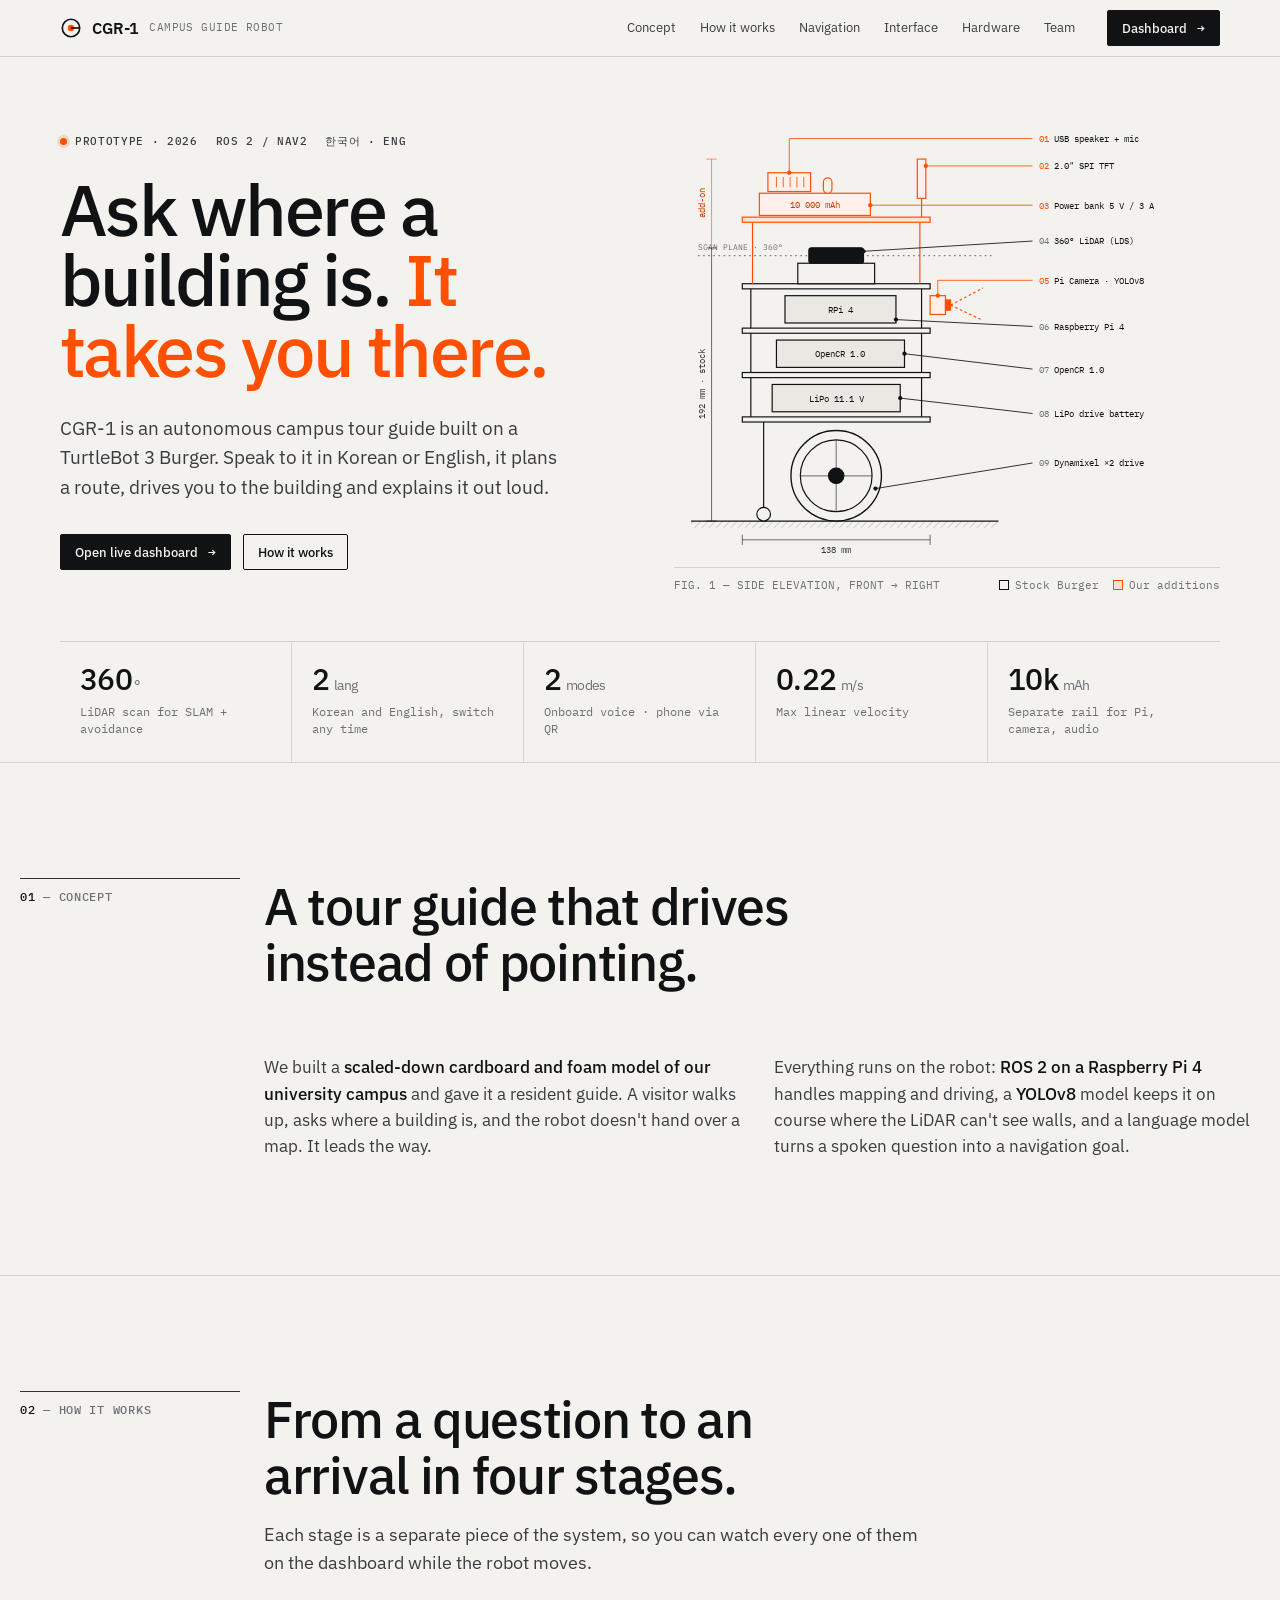
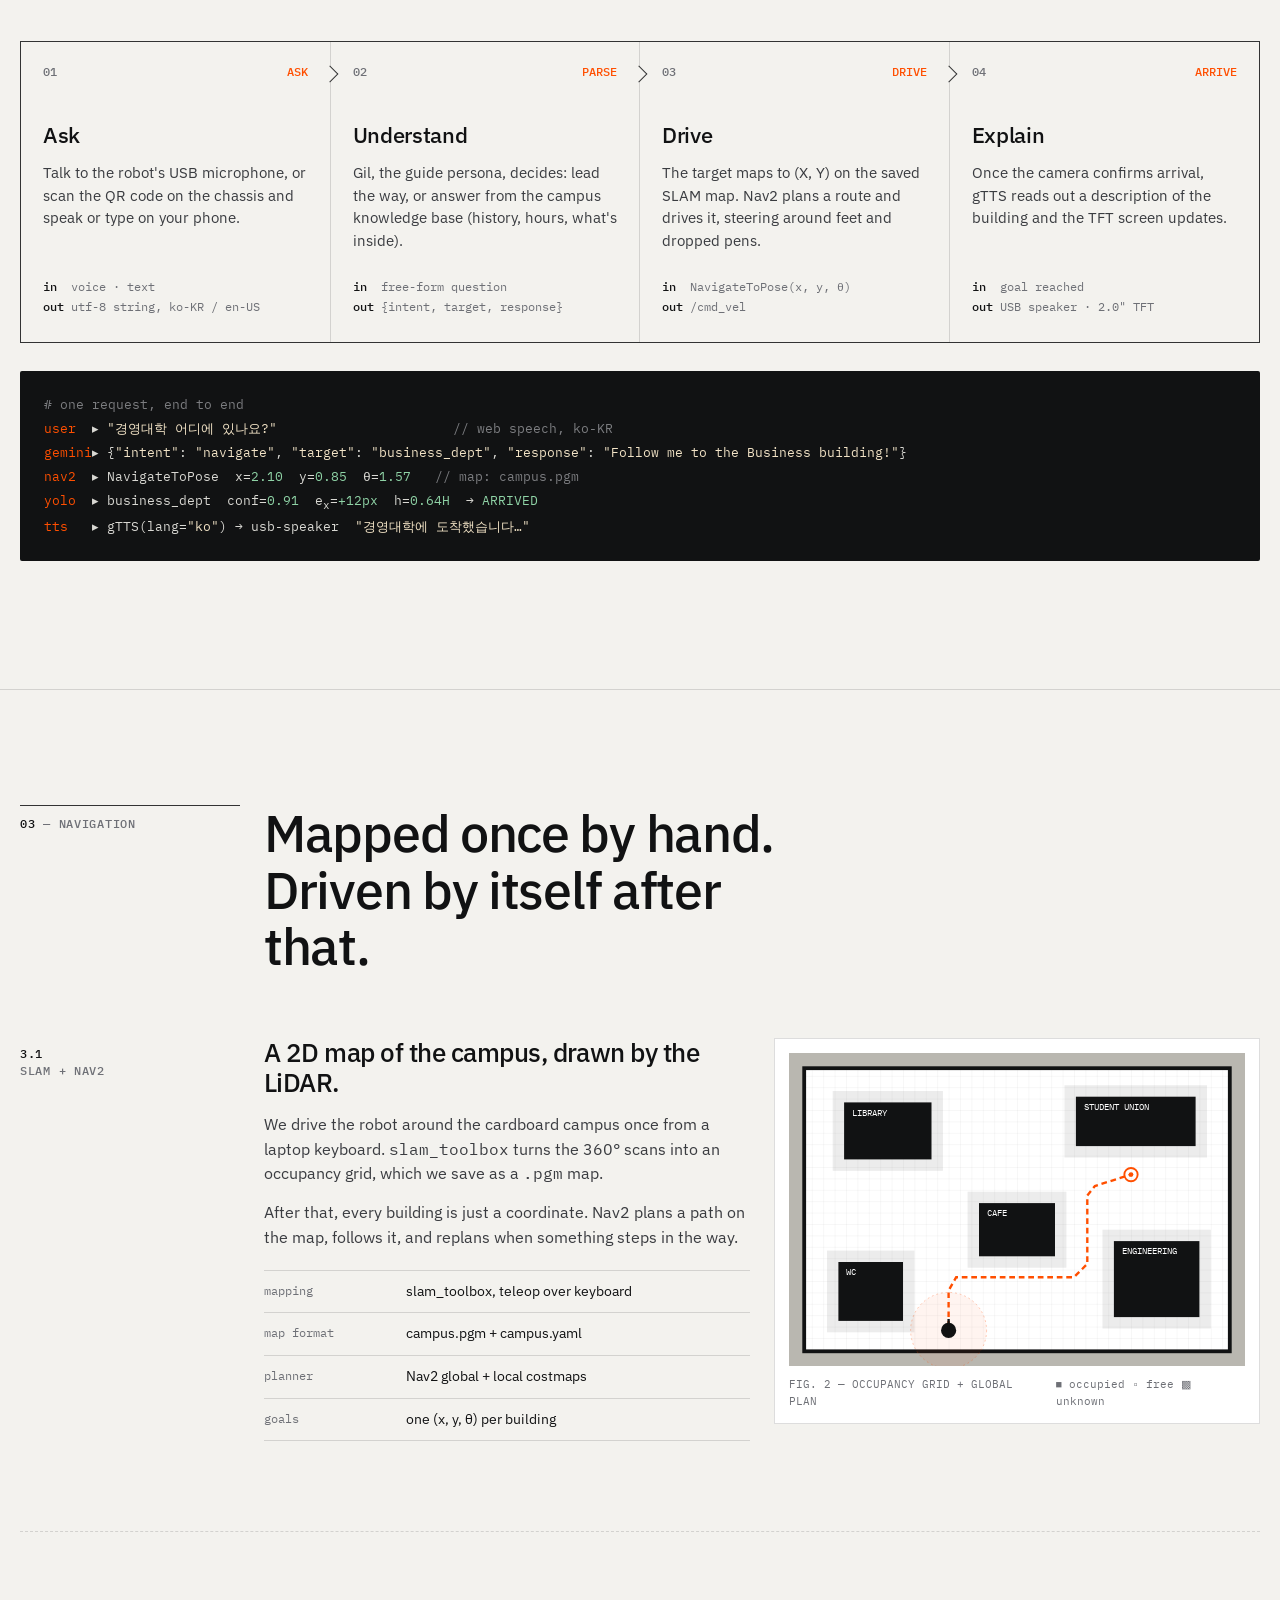
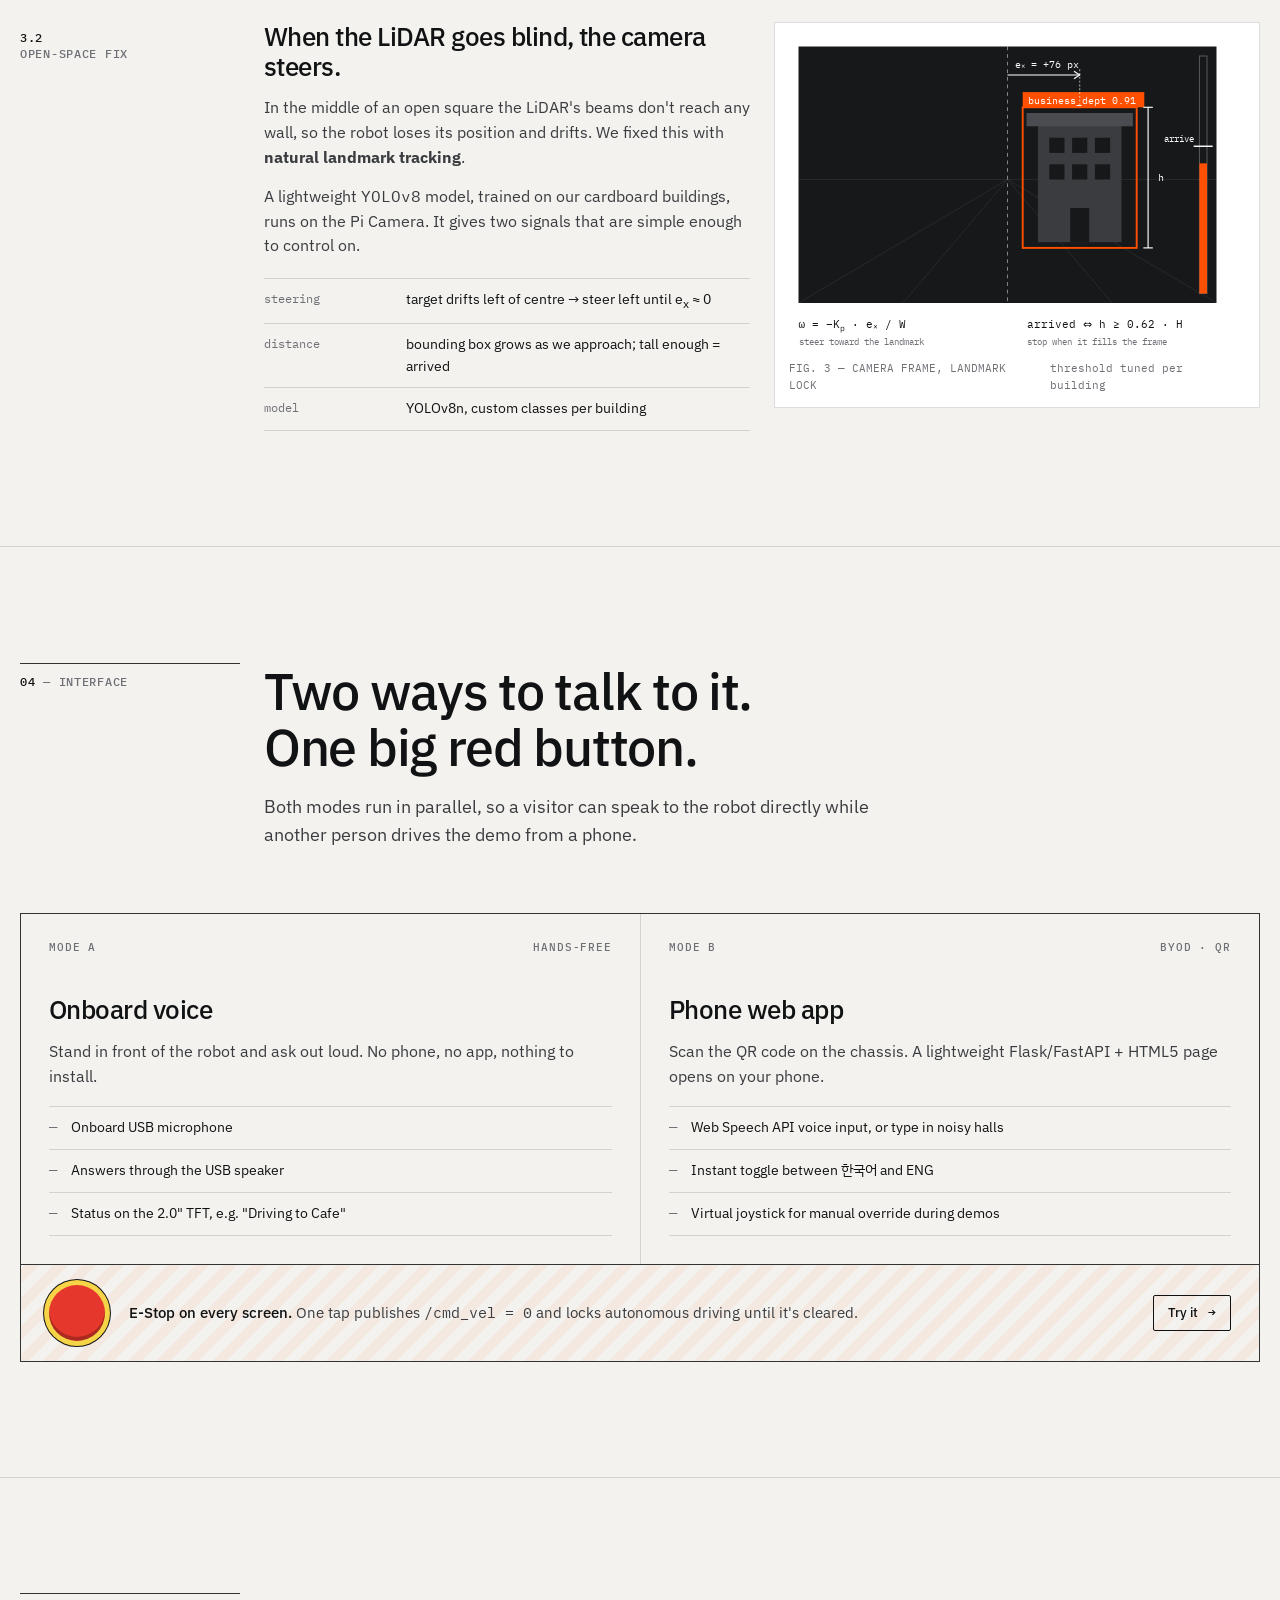
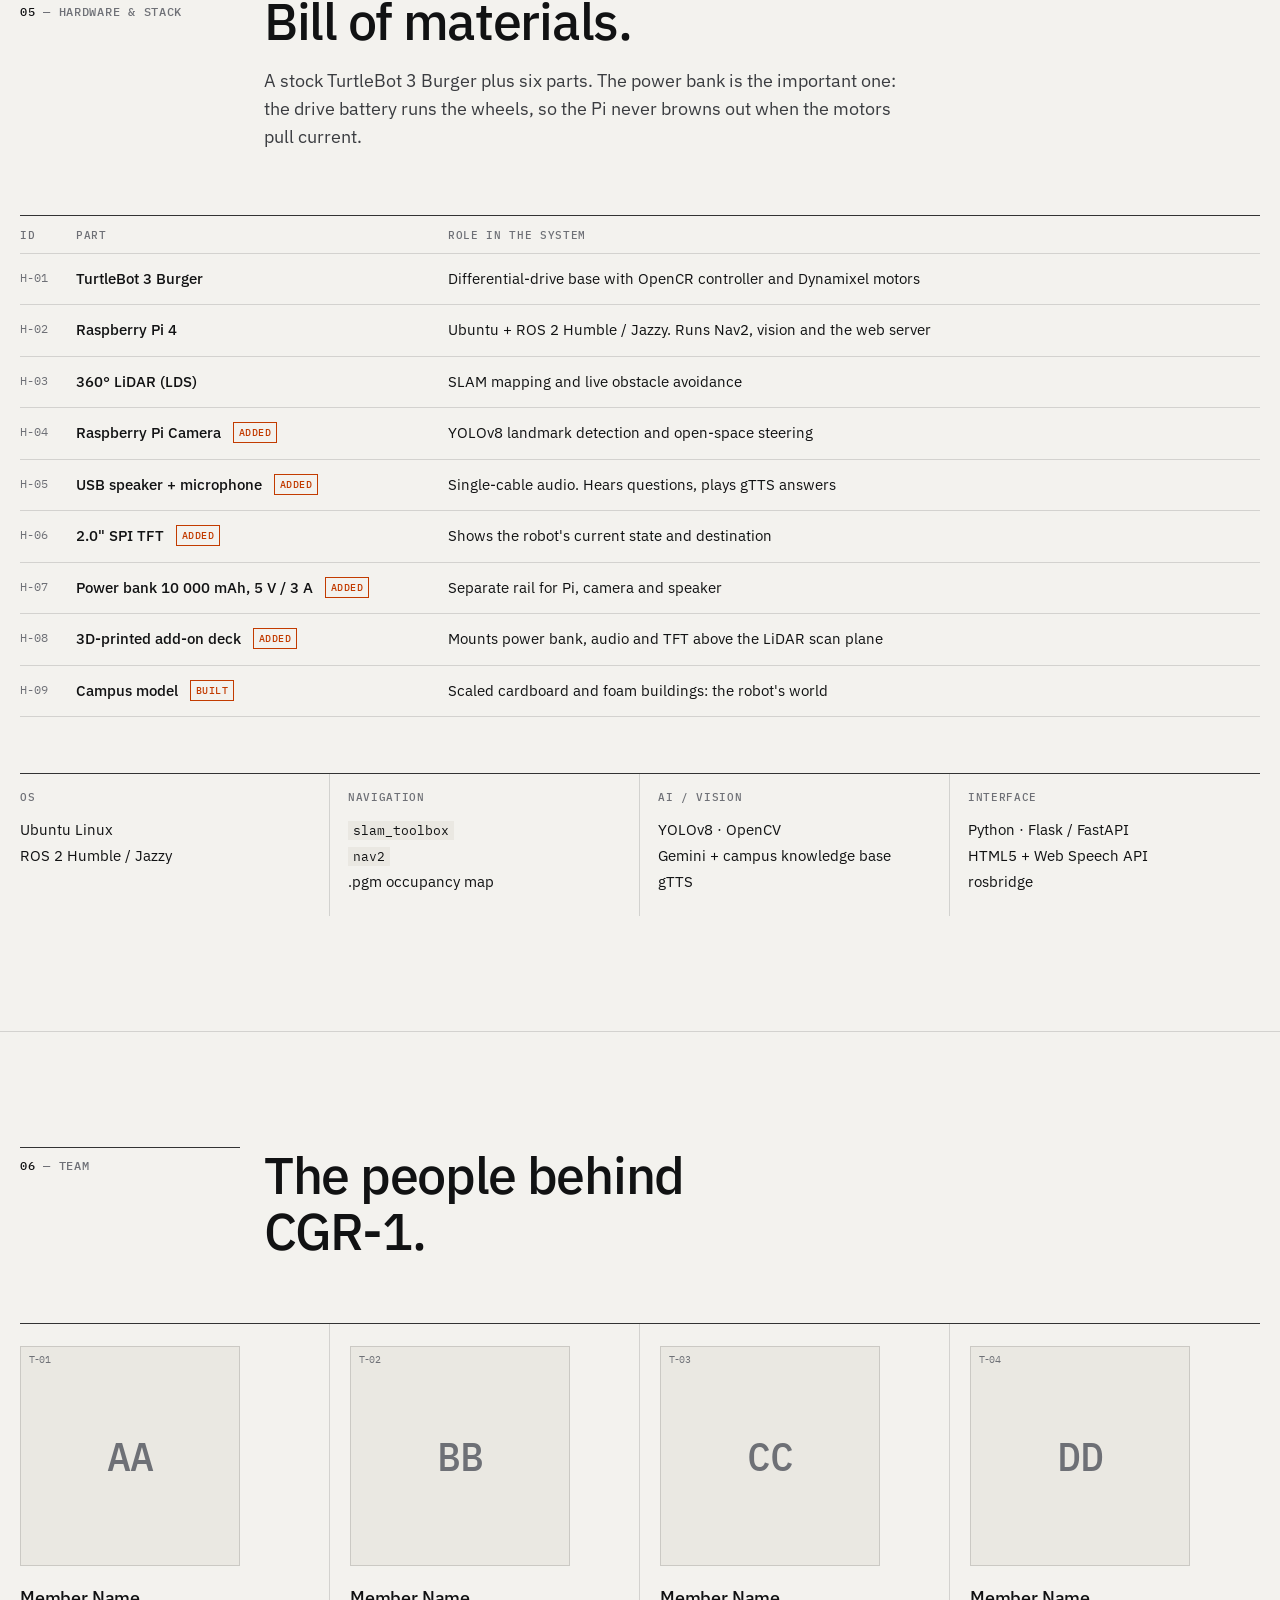
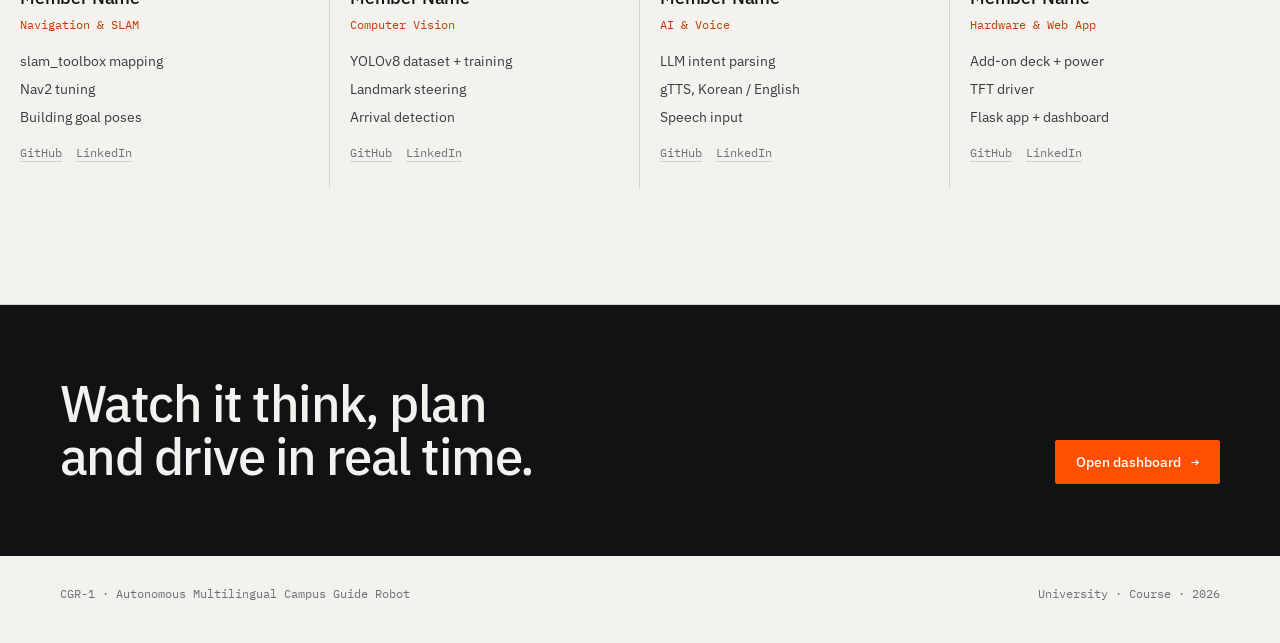
==== commit f6b255f8: "Add Gil guide persona and campus Q&A server Flask server answers tour-guide questions with Gemini fr" ====
--- a/index.html
+++ b/index.html
@@ -224,8 +224,8 @@
       <div class="step">
         <div class="n"><span>02</span><span>PARSE</span></div>
         <h3>Understand</h3>
-        <p>The Python server sends the text to an LLM, which pulls out the destination and writes a short spoken reply.</p>
-        <div class="io"><b>in</b>&nbsp; free-form question<br><b>out</b> {target, response}</div>
+        <p>Gil, the guide persona, decides: lead the way, or answer from the campus knowledge base (history, hours, what's inside).</p>
+        <div class="io"><b>in</b>&nbsp; free-form question<br><b>out</b> {intent, target, response}</div>
       </div>
       <div class="step">
         <div class="n"><span>03</span><span>DRIVE</span></div>
@@ -243,7 +243,7 @@
 
 <pre class="trace"><span class="c"># one request, end to end</span>
 <span class="k">user </span> ▸ <span class="s">"경영대학 어디에 있나요?"</span>                      <span class="c">// web speech, ko-KR</span>
-<span class="k">llm  </span> ▸ {<span class="s">"target"</span>: <span class="s">"business_dept"</span>, <span class="s">"response"</span>: <span class="s">"Follow me to the Business building!"</span>}
+<span class="k">gemini</span>▸ {<span class="s">"intent"</span>: <span class="s">"navigate"</span>, <span class="s">"target"</span>: <span class="s">"business_dept"</span>, <span class="s">"response"</span>: <span class="s">"Follow me to the Business building!"</span>}
 <span class="k">nav2 </span> ▸ NavigateToPose  x=<span class="g">2.10</span>  y=<span class="g">0.85</span>  θ=<span class="g">1.57</span>   <span class="c">// map: campus.pgm</span>
 <span class="k">yolo </span> ▸ business_dept  conf=<span class="g">0.91</span>  e<sub>x</sub>=<span class="g">+12px</span>  h=<span class="g">0.64H</span>  → <span class="g">ARRIVED</span>
 <span class="k">tts  </span> ▸ gTTS(lang=<span class="s">"ko"</span>) → usb-speaker  <span class="s">"경영대학에 도착했습니다…"</span></pre>
@@ -448,7 +448,7 @@
     <div class="stack">
       <div><h4>OS</h4><p>Ubuntu Linux<br>ROS 2 Humble / Jazzy</p></div>
       <div><h4>Navigation</h4><p><code>slam_toolbox</code><br><code>nav2</code><br>.pgm occupancy map</p></div>
-      <div><h4>AI / Vision</h4><p>YOLOv8 · OpenCV<br>Gemini 1.5 Flash or gpt-4o-mini<br>gTTS</p></div>
+      <div><h4>AI / Vision</h4><p>YOLOv8 · OpenCV<br>Gemini + campus knowledge base<br>gTTS</p></div>
       <div><h4>Interface</h4><p>Python · Flask / FastAPI<br>HTML5 + Web Speech API<br>rosbridge</p></div>
     </div>
   </div>
